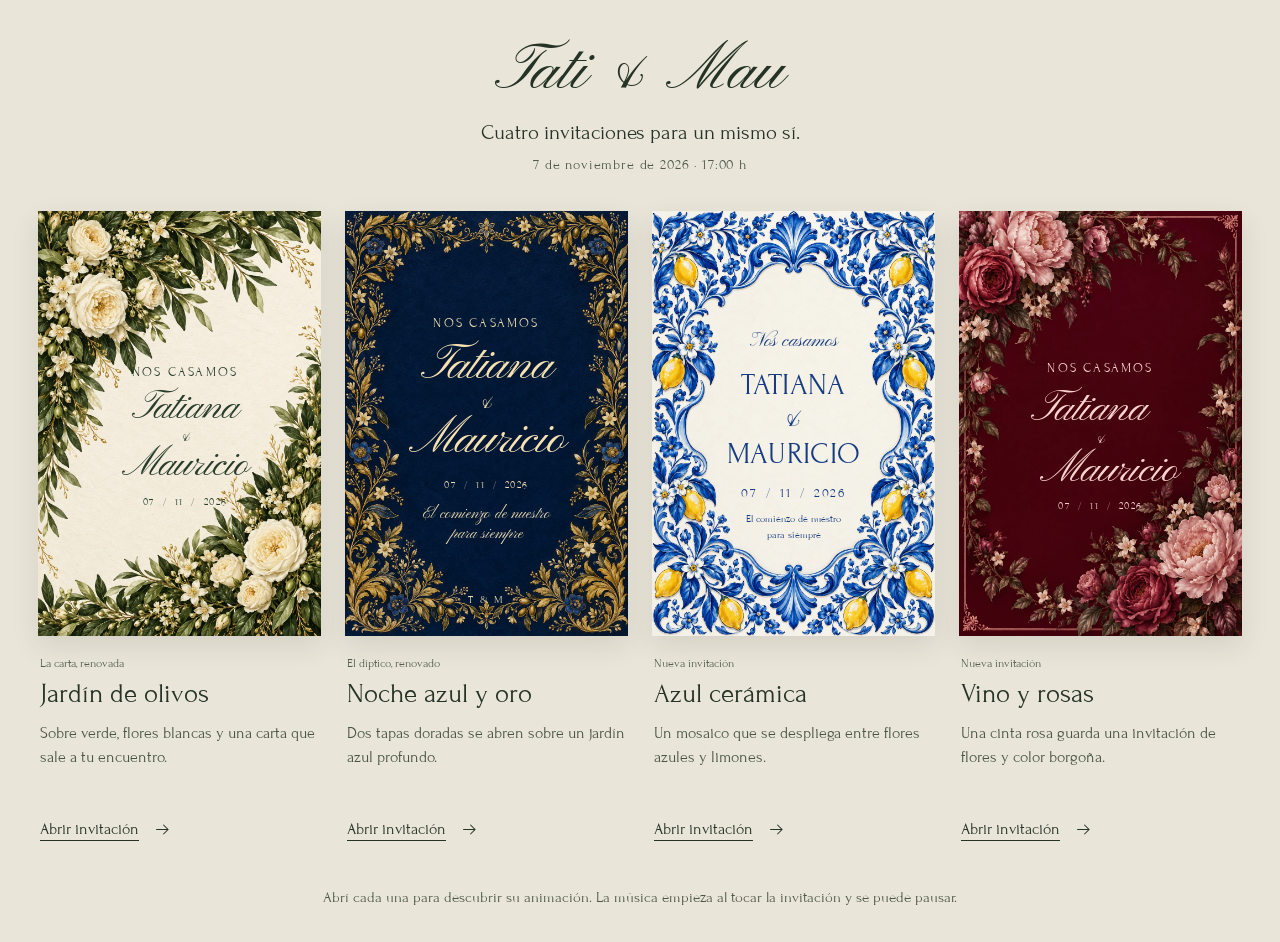
==== index.html @ d328bf7f "Publicar cuatro invitaciones interactivas para Tati y Mau" ====
<!doctype html><html lang="es"><head><meta charset="utf-8"><meta name="viewport" content="width=device-width,initial-scale=1"><title>Tati &amp; Mau · Cuatro invitaciones</title><link rel="icon" href="data:,"><link rel="stylesheet" href="shared.css?v=8"><link rel="stylesheet" href="invitation.css?v=8"><link rel="stylesheet" href="gallery.css?v=8"></head><body class="gallery"><main class="chooser"><header class="gallery-heading"><h1>Tati &amp; Mau</h1><p>Cuatro invitaciones para un mismo sí.</p><span>7 de noviembre de 2026 · 17:00 h</span></header><div class="choices"><article class="choice theme-garden"><a class="preview" href="botanica/?v=8" aria-label="Abrir Jardín de olivos"><header class="hero"><div class="hero-copy"><p class="announcement">Nos casamos</p><h2 class="couple"><span>Tatiana</span><i>&amp;</i><span>Mauricio</span></h2><p class="hero-date">07 <span>/</span> 11 <span>/</span> 2026</p><p class="hero-whisper">El comienzo de nuestro<br>para siempre</p></div><span class="hero-bottom" aria-hidden="true">T &amp; M</span></header></a><div class="choice-info"><p class="choice-status">La carta, renovada</p><h2>Jardín de olivos</h2><p>Sobre verde, flores blancas y una carta que sale a tu encuentro.</p><a class="choice-link" href="botanica/?v=8">Abrir invitación <svg viewBox="0 0 24 24" aria-hidden="true"><path d="M4 12h15m-6-6 6 6-6 6"/></svg></a></div></article><article class="choice theme-night"><a class="preview" href="nocturna/?v=8" aria-label="Abrir Noche azul y oro"><header class="hero"><div class="hero-copy"><p class="announcement">Nos casamos</p><h2 class="couple"><span>Tatiana</span><i>&amp;</i><span>Mauricio</span></h2><p class="hero-date">07 <span>/</span> 11 <span>/</span> 2026</p><p class="hero-whisper">El comienzo de nuestro<br>para siempre</p></div><span class="hero-bottom" aria-hidden="true">T &amp; M</span></header></a><div class="choice-info"><p class="choice-status">El díptico, renovado</p><h2>Noche azul y oro</h2><p>Dos tapas doradas se abren sobre un jardín azul profundo.</p><a class="choice-link" href="nocturna/?v=8">Abrir invitación <svg viewBox="0 0 24 24" aria-hidden="true"><path d="M4 12h15m-6-6 6 6-6 6"/></svg></a></div></article><article class="choice theme-blue"><a class="preview" href="azulejo/?v=8" aria-label="Abrir Azul cerámica"><header class="hero"><div class="hero-copy"><p class="announcement">Nos casamos</p><h2 class="couple"><span>Tatiana</span><i>&amp;</i><span>Mauricio</span></h2><p class="hero-date">07 <span>/</span> 11 <span>/</span> 2026</p><p class="hero-whisper">El comienzo de nuestro<br>para siempre</p></div><span class="hero-bottom" aria-hidden="true">T &amp; M</span></header></a><div class="choice-info"><p class="choice-status">Nueva invitación</p><h2>Azul cerámica</h2><p>Un mosaico que se despliega entre flores azules y limones.</p><a class="choice-link" href="azulejo/?v=8">Abrir invitación <svg viewBox="0 0 24 24" aria-hidden="true"><path d="M4 12h15m-6-6 6 6-6 6"/></svg></a></div></article><article class="choice theme-rose"><a class="preview" href="rosas/?v=8" aria-label="Abrir Vino y rosas"><header class="hero"><div class="hero-copy"><p class="announcement">Nos casamos</p><h2 class="couple"><span>Tatiana</span><i>&amp;</i><span>Mauricio</span></h2><p class="hero-date">07 <span>/</span> 11 <span>/</span> 2026</p><p class="hero-whisper">El comienzo de nuestro<br>para siempre</p></div><span class="hero-bottom" aria-hidden="true">T &amp; M</span></header></a><div class="choice-info"><p class="choice-status">Nueva invitación</p><h2>Vino y rosas</h2><p>Una cinta rosa guarda una invitación de flores y color borgoña.</p><a class="choice-link" href="rosas/?v=8">Abrir invitación <svg viewBox="0 0 24 24" aria-hidden="true"><path d="M4 12h15m-6-6 6 6-6 6"/></svg></a></div></article></div><p class="gallery-note">Abrí cada una para descubrir su animación. La música empieza al tocar la invitación y se puede pausar.</p></main></body></html>
---- shared.css ----
@font-face{font-family:Caslon;src:url(fonts/libre-caslon-text.woff2) format("woff2");font-display:swap}
@font-face{font-family:Forum;src:url(fonts/forum.woff2) format('woff2');font-display:swap}
@font-face{font-family:Pinyon;src:url(fonts/pinyon-script.woff2) format('woff2');font-display:swap}
@font-face{font-family:Jost;src:url(fonts/jost.woff2) format('woff2');font-weight:300 700;font-display:swap}
*{box-sizing:border-box}html{scroll-behavior:smooth;scroll-padding-top:90px}body{margin:0;font-family:Jost,sans-serif;font-weight:400;-webkit-font-smoothing:antialiased}button,input,select,textarea{font:inherit}button,a{-webkit-tap-highlight-color:transparent}a{color:inherit}button{cursor:pointer}img{max-width:100%;height:auto;display:block}button:focus-visible,a:focus-visible,input:focus-visible,textarea:focus-visible{outline:2px solid var(--gold);outline-offset:5px}button:disabled{cursor:wait}p{line-height:1.7}h1,h2,h3,p{margin-top:0}h1,h2,h3{font-family:Forum,Georgia,serif;font-weight:400}.script{font-family:Pinyon,cursive;font-weight:400}.small{font-size:13px}.muted{color:var(--muted)}.caps{font-size:11px;letter-spacing:.19em;text-transform:uppercase}.btn{display:inline-flex;align-items:center;justify-content:center;gap:12px;min-height:47px;padding:12px 24px;border:1px solid var(--ink);border-radius:2px;background:var(--ink);color:var(--paper);text-decoration:none;font-size:13px;letter-spacing:.025em;transition:background .2s,color .2s}.btn:hover{background:var(--gold);border-color:var(--gold);color:var(--paper)}.btn.outline{background:transparent;color:var(--ink)}.btn.outline:hover{background:var(--ink);color:var(--paper)}.btn svg{height:16px;width:16px;fill:none;stroke:currentColor;stroke-width:1.5}.text-btn{border:0;background:none;color:inherit;text-decoration:underline;text-underline-offset:5px;padding:12px 5px;min-height:44px;font-size:13px}.actions{display:flex;justify-content:center;gap:12px;flex-wrap:wrap}.rule{width:44px;height:1px;background:var(--gold);margin:30px auto}.countdown{display:flex;justify-content:center;gap:22px}.countdown>div{min-width:55px}.countdown strong{font-family:Forum,serif;font-weight:400;font-size:46px;line-height:1.15;display:block;font-variant-numeric:tabular-nums}.countdown span{display:block;font-size:10px;letter-spacing:.08em;margin-top:7px}.bank-data{display:grid;grid-template-columns:1fr 1.4fr;text-align:left;gap:12px 20px;font-size:14px;max-width:360px;margin:25px auto}.bank-data dt{color:var(--muted)}.bank-data dd{margin:0;overflow-wrap:anywhere}.bank-buttons{display:flex;justify-content:center;gap:12px;flex-wrap:wrap}.bank-buttons button{font-size:12px;min-height:44px;padding:9px 13px;background:transparent;border:1px solid var(--gold);color:inherit}.audio-toggle{position:fixed;bottom:calc(20px + env(safe-area-inset-bottom));right:20px;z-index:30;width:47px;height:47px;border:1px solid var(--gold);border-radius:50%;background:var(--ink);color:var(--paper);display:grid;place-content:center;box-shadow:0 3px 15px #0002}.audio-toggle svg{height:19px;width:19px;fill:none;stroke:currentColor;stroke-width:1.5}.audio-toggle .pause{display:none}.audio-toggle[aria-pressed=true] .pause{display:block}.audio-toggle[aria-pressed=true] .play{display:none}.toast{position:fixed;bottom:85px;left:50%;transform:translateX(-50%);z-index:100;padding:13px 24px;background:var(--ink);color:var(--paper);border:1px solid var(--gold);box-shadow:0 4px 20px #0002;text-align:center;max-width:90vw;font-size:14px;pointer-events:none}.toast:empty{display:none}dialog{border:1px solid var(--gold);padding:40px 30px;background:var(--paper);color:var(--ink);width:min(92vw,500px);max-height:88dvh;overflow:auto;box-shadow:0 10px 70px #0005}dialog::backdrop{background:#081a16b8;backdrop-filter:blur(5px)}dialog h2{font-size:34px;margin-bottom:16px}dialog p{font-size:15px}dialog .close{position:absolute;right:12px;top:7px;min-width:40px;min-height:40px;border:0;background:none;font-size:25px;color:inherit}dialog label{font-size:13px;display:block;margin:20px 0 8px}dialog input,dialog textarea{border:1px solid #879182;background:transparent;color:inherit;width:100%;border-radius:0;padding:12px}dialog textarea{min-height:112px;font-size:14px;line-height:1.6;resize:vertical}dialog .btn{width:100%;margin-top:15px}dialog .field-note{font-size:12px;margin:10px 0 0;color:var(--muted)}dialog .dress-row{padding:17px 0;border-top:1px solid #87918255}dialog .dress-row h3{font-size:24px;margin-bottom:8px}dialog .dress-row p{margin:0}.original-dialog{width:min(92vw,650px);padding:42px 12px 12px}.original-dialog img{width:100%;height:auto}.skip{position:fixed;left:15px;top:-60px;z-index:110;background:var(--paper);color:var(--ink);padding:12px}.skip:focus{top:15px}[hidden]{display:none!important}footer{text-align:center;padding:40px 25px 85px;font-size:12px}footer .script{font-size:37px;margin-bottom:8px}.personalized{font-size:14px;margin-bottom:24px}.expired{font-family:Forum,serif;font-size:30px}
@media(max-width:480px){.countdown{gap:15px}.countdown strong{font-size:40px}.countdown>div{min-width:48px}.audio-toggle{right:14px;bottom:14px}dialog{padding:40px 23px}.bank-data{gap:12px 14px;font-size:13px}.btn{padding:12px 20px}}
@media(prefers-reduced-motion:reduce){html{scroll-behavior:auto}}
---- invitation.css ----
@font-face{font-family:Bodoni;src:url(fonts/bodoni-moda.woff2) format('woff2');font-display:swap}
:root{--ease:cubic-bezier(.23,1,.32,1);--turn:cubic-bezier(.77,0,.175,1)}
.theme-garden{--ground:#203a2c;--paper:#f6f0df;--ink:#283c2b;--gold:#967440;--muted:#536044;--accent:#315137;--art:url(assets/jardin.webp);--on:#f5edd7;--line:#8c8f6c66}
.theme-night{--ground:#06152d;--paper:#0b2548;--ink:#f1ddb1;--gold:#d9b368;--muted:#d5c49e;--accent:#efd29d;--art:url(assets/noche.webp);--on:#102747;--line:#d9b36866}
.theme-blue{--ground:#143e84;--paper:#fff9ec;--ink:#153b80;--gold:#b48316;--muted:#4d6280;--accent:#1c4da3;--art:url(assets/azulejo.webp);--on:#fff9ec;--line:#204b8d44}
.theme-rose{--ground:#300815;--paper:#500d23;--ink:#f8d4cc;--gold:#e0a3a1;--muted:#edbeb9;--accent:#f4bcb9;--art:url(assets/rosas.webp);--on:#510c25;--line:#e0a3a166}
body{background:var(--ground);color:var(--ink)}body:not(.is-open){overflow:hidden}::selection{color:var(--paper);background:var(--ink)}*{scrollbar-color:var(--gold) var(--ground)}button:focus-visible,a:focus-visible,summary:focus-visible,input:focus-visible,select:focus-visible{outline:2px solid var(--gold);outline-offset:6px}button{touch-action:manipulation}.sr-only{position:absolute;width:1px;height:1px;overflow:hidden;clip-path:inset(50%)}
.invitation{width:min(100%,640px);margin:0 auto;visibility:hidden;opacity:0;background:var(--paper);box-shadow:0 12px 80px #0004;outline:none;container-type:inline-size}.is-opening .invitation,.is-open .invitation{visibility:visible;opacity:1}.hero{position:relative;aspect-ratio:2/3;background:var(--art) center/100% 100% no-repeat;container-type:inline-size;text-align:center;overflow:hidden;color:var(--ink)}.hero-copy{position:absolute;inset:25% 15% 14%;display:flex;flex-direction:column;align-items:center;justify-content:center}.announcement{font:clamp(13px,3.3cqw,21px) Forum,serif;letter-spacing:.17em;text-transform:uppercase;margin:0 0 5cqw}.couple{font:400 clamp(48px,18cqw,115px)/.85 Pinyon,cursive;margin:0;display:flex;align-items:center;flex-direction:column;letter-spacing:-.025em}.couple span{display:block;white-space:nowrap}.couple i{font:400 8cqw/1.1 Pinyon,cursive;margin:1cqw 0}.hero-date{font:400 3.6cqw Forum,serif;letter-spacing:.14em;margin:6cqw 0 0;white-space:nowrap}.hero-date span{margin:0 1.2cqw;opacity:.6}.hero-whisper{font:400 5.2cqw/1.2 Pinyon,cursive;margin:5cqw 0 0}.hero-bottom{position:absolute;bottom:7%;left:0;right:0;font:4cqw Forum,serif;letter-spacing:.16em}.theme-garden .hero-copy{inset:32% 17% 16%}.theme-garden .announcement{margin-bottom:4cqw}.theme-garden .hero-whisper{margin-top:4cqw}.theme-garden .hero-bottom{display:none}.theme-night .hero-copy{inset:21% 18% 18%}.theme-night .couple{font-size:18.5cqw;color:#f7e1b1}.theme-night .hero-whisper{font-size:5.7cqw}.theme-blue .hero-copy{inset:27% 18% 21%}.theme-blue .couple{font:400 10.5cqw/.95 Forum,serif;text-transform:uppercase;letter-spacing:.01em}.theme-blue .couple i{font-size:11cqw;text-transform:none;margin:1.2cqw 0}.theme-blue .announcement{font-family:Pinyon,cursive;font-size:7cqw;text-transform:none;letter-spacing:0;margin-bottom:6cqw}.theme-blue .hero-date{font-size:4.6cqw;margin-top:6cqw}.theme-blue .hero-whisper{font:3.4cqw/1.6 Forum,serif;margin-top:4cqw}.theme-blue .hero-bottom{display:none}.theme-rose .hero-copy{inset:30% 15% 16%}.theme-rose .couple{font-size:18cqw}.theme-rose .couple>span:first-child{transform:translateX(-4cqw)}.theme-rose .couple>span:last-child{transform:translateX(3cqw)}.theme-rose .hero-whisper{font-size:5.4cqw}.theme-rose .hero-bottom{display:none}
.invitation-body{padding:20px 0 0;position:relative;background:var(--paper);background-image:url(assets/papel.webp);background-blend-mode:multiply;text-align:center}.invitation-body>section{padding:66px 50px;position:relative}.invitation-body h2{font:400 43px/1.1 Pinyon,cursive;margin:0 0 22px}.invitation-body p{font:17px/1.8 Forum,serif;margin:0 0 28px}.invitation-body>section:not(:first-of-type)::before{content:"";position:absolute;top:0;left:calc(50% - 40px);width:80px;border-top:1px solid var(--line)}.personalized{padding:30px 30px 0;font:26px Pinyon,cursive!important}.btn{font:14px Forum,serif;letter-spacing:.1em;text-transform:uppercase;border:1px solid var(--accent);background:var(--accent);color:var(--on);border-radius:0;min-height:48px;padding:14px 25px;transition:background .2s var(--ease),color .2s var(--ease),transform .2s var(--ease)}.btn.outline{border-color:var(--ink);color:var(--ink);background:transparent}.text-btn{font:16px Forum,serif;letter-spacing:.02em;text-decoration-thickness:1px}.date-composition{display:flex;align-items:center;justify-content:center;gap:32px;margin:24px auto 0}.date-composition>div{display:grid;gap:7px;min-width:100px}.date-small{font:16px Forum,serif;letter-spacing:.12em;text-transform:uppercase}.date-composition strong{font:400 78px/.95 Bodoni,serif}.date-divider{width:1px;height:90px;background:var(--line)}.invitation-body .date-year{font:18px Forum,serif;letter-spacing:.32em;margin:22px 0 30px}.countdown{gap:22px}.countdown strong{font:400 46px/1 Forum,serif}.countdown span{font:13px Forum,serif;letter-spacing:.08em}.waiting{background:var(--accent);color:var(--on);margin:12px 28px;outline:1px solid var(--on);outline-offset:-11px}.waiting h2{font-size:35px}.waiting::before{display:none}.place-mark{margin:0 auto 20px;width:72px}.place-mark svg{fill:none;stroke:var(--ink);stroke-width:1.1;width:72px;height:64px}.address{font-size:22px!important}.address span{font-size:16px}.map-note,.rsvp-note{font:13px/1.6 Forum,serif!important;margin:20px 0 0!important;color:var(--muted)}.wardrobe-teaser{position:relative;display:block;width:160px;height:195px;margin:28px auto 6px;border:1px solid var(--gold);background:var(--paper);color:var(--ink);perspective:800px}.closet-door{position:absolute;top:0;bottom:0;width:50%;border:1px solid var(--line);background:var(--paper);transition:transform .5s var(--ease)}.closet-door.left{left:0;transform-origin:0 50%}.closet-door.right{right:0;transform-origin:100% 50%}.closet-door>span{position:absolute;inset:10px;border:1px solid var(--line);border-radius:50% 50% 0 0}.closet-door::after{content:"";position:absolute;top:55%;width:4px;height:15px;background:var(--gold)}.closet-door.left::after{right:8px}.closet-door.right::after{left:8px}.closet-caption{position:absolute;top:32%;left:0;right:0;pointer-events:none;font:30px Pinyon,cursive}.gift-fold{border-top:1px solid var(--line);border-bottom:1px solid var(--line);text-align:center}.gift-fold summary{list-style:none;min-height:55px;display:flex;align-items:center;justify-content:center;gap:16px;cursor:pointer;font:17px Forum,serif;padding:10px 0}.gift-fold summary::-webkit-details-marker{display:none}.gift-fold summary svg{width:17px;height:17px;stroke:currentColor;fill:none;stroke-width:1.4;transition:transform .2s}.gift-fold[open] summary svg{transform:rotate(180deg)}.gift-inside{padding:18px 0 30px}.gift-inside p{font-size:16px}.bank-data{font:15px/1.5 Forum,serif;grid-template-columns:1fr 1.4fr}.bank-buttons button{border-color:var(--line);font:14px Forum,serif}.response{border:1px solid var(--line);margin:25px 28px;padding:55px 22px!important;outline:1px solid var(--line);outline-offset:7px}.response::before{display:none}.response h2{font-size:50px}.signature{padding:70px 28px 65px;background:var(--paper);position:relative}.signature .script{font:42px/1.2 Pinyon,cursive;margin-bottom:24px}.signature .footer-date{font:14px Forum,serif;letter-spacing:.12em;margin-bottom:30px}.footer-links{display:flex;justify-content:center;gap:22px;flex-wrap:wrap}.footer-links .text-btn{font-size:13px}.other-worlds{display:inline-block;margin-top:26px;font:13px Forum,serif;text-underline-offset:4px;color:var(--muted)}.theme-night .invitation-body,.theme-rose .invitation-body{background-image:none}.theme-night .waiting{background:#091d38}.theme-night .waiting,.theme-night .response{color:var(--ink)}.theme-night .invitation-body>section{padding-top:60px;padding-bottom:60px}.theme-rose .waiting{margin:0;background:#edbbb8;color:#510d24;outline-color:#7b394c}.theme-rose .response{background:#eebebd;color:#500d23;border-color:#9f6874;outline-color:#e5a5a3}.theme-rose .response .btn{background:#500d23;color:#f8d4cc;border-color:#500d23}.theme-rose .response .rsvp-note{color:#663448}.theme-blue .waiting{background:#153c86;outline-color:#f3d884;color:#fff9ec}.theme-blue .invitation-body{border-left:12px solid #1b4b9e;border-right:12px solid #1b4b9e}.theme-blue .response{border-radius:50% 50% 0 0;padding-top:70px!important}.theme-blue .signature{border-bottom:12px solid #1b4b9e}.theme-blue .place-mark{display:none}
.intro{position:fixed;inset:0;z-index:50;display:flex;flex-direction:column;align-items:center;justify-content:center;background:var(--ground);color:var(--ink);overflow:hidden;isolation:isolate;padding:30px 20px}.intro::before{content:"";position:absolute;inset:0;z-index:-1;background:var(--art) center/cover;opacity:.08}.intro-dedication{font:33px Pinyon,cursive;margin:0 0 30px;color:var(--on)}.theme-night .intro-dedication,.theme-rose .intro-dedication{color:var(--ink)}.theme-blue .intro-dedication{color:#fff6dd}.object-space{display:grid;place-items:center;perspective:1400px;width:100%;flex:none}.intro button[data-open]{display:block;position:relative;flex:none;padding:0;color:inherit;cursor:pointer;transform-style:preserve-3d;isolation:isolate;background:none;border:0;outline-offset:12px}.opening-instruction{font:14px Forum,serif;letter-spacing:.1em;margin:32px 0 0;color:var(--on);text-align:center}.theme-night .opening-instruction,.theme-rose .opening-instruction{color:var(--ink)}.intro-date{font:22px Pinyon,cursive;text-align:center;color:var(--on);margin:18px 0 0}.intro-date span{font:13px Forum,serif;letter-spacing:.06em}.theme-night .intro-date,.theme-rose .intro-date{color:var(--ink)}.skip-opening{position:absolute;right:18px;top:14px;font:14px Forum,serif;color:var(--ink);background:var(--paper);border:1px solid var(--gold);padding:11px 16px;z-index:10}.is-opening .intro{animation:scene-exit 5.6s linear both}.is-opening .intro-dedication,.is-opening .opening-instruction,.is-opening .intro-date{animation:fade-instruction 5.6s linear both}.intro [data-open]:disabled{cursor:default}.is-opening .intro [data-open]{pointer-events:none}
@keyframes scene-exit{0%,87%{opacity:1}100%{opacity:0;visibility:hidden}}@keyframes fade-instruction{0%{opacity:1}12%,100%{opacity:0}}
.envelope-stage{width:min(82vw,450px);aspect-ratio:1.52;perspective:1200px;margin:100px 0 34px}.envelope-back{position:absolute;inset:0;background:#193523;box-shadow:0 24px 34px #0006}.letter-well{position:absolute;left:0;right:0;top:-150%;height:250%;overflow:hidden;z-index:2;pointer-events:none}.envelope-letter{position:absolute;left:7%;width:86%;top:60%;height:56%;background:url(assets/jardin.webp) center/cover;transform:translateY(6%);box-shadow:0 5px 10px #0002}.mini-names{position:absolute;top:38%;left:15%;right:15%;font:clamp(30px,6vw,44px)/1 Pinyon,cursive;color:#2b3f2d}.envelope-lining{position:absolute;inset:0;background:url(assets/jardin.webp) center/cover;z-index:1}.envelope-front{position:absolute;inset:0;z-index:3;background:linear-gradient(34deg,#314d38 49.8%,transparent 50%) left/50.1% 100% no-repeat,linear-gradient(-34deg,#2b4533 49.8%,transparent 50%) right/50.1% 100% no-repeat;filter:drop-shadow(0 -1px 1px #0003)}.envelope-front::after{content:"";position:absolute;inset:0;background:#35523b;clip-path:polygon(0 100%,0 20%,50% 67%,100% 20%,100% 100%)}.envelope-flap{position:absolute;inset:0 0 40%;z-index:5;transform-origin:50% 0;transform-style:preserve-3d}.flap-face,.flap-reverse{position:absolute;inset:0;clip-path:polygon(0 0,100% 0,50% 100%);backface-visibility:hidden}.flap-face{background:#3c5a40}.flap-face::after{content:"";position:absolute;inset:0;background:linear-gradient(32deg,transparent 49.5%,#a3ad7844 50%,transparent 50.5%),linear-gradient(-32deg,transparent 49.5%,#a3ad7844 50%,transparent 50.5%)}.flap-reverse{background:url(assets/jardin.webp) center/cover;transform:rotateX(180deg)}.seal{position:absolute;left:50%;top:57%;transform:translate(-50%,-50%);z-index:6;width:76px;height:76px;border-radius:50%;background:#ae8c50;border:1px solid #d6b97f;box-shadow:0 4px 8px #10221677,inset 0 0 0 5px #ae8c50,inset 0 0 0 6px #d6b97f;display:grid;place-items:center;color:#263a28}.seal>span{font:31px Pinyon,cursive}.seal>span>span{font-size:19px;margin:0 1px}.is-opening .seal{animation:seal-release 5.6s var(--ease) both}.is-opening .envelope-flap{animation:flap-unfold 5.6s var(--turn) both}.is-opening .envelope-letter{animation:letter-extract 5.6s var(--turn) both}.is-opening .envelope-stage{animation:envelope-settle 5.6s var(--turn) both}
@keyframes seal-release{0%,6%{opacity:1;transform:translate(-50%,-50%) scale(1)}17%{opacity:1;transform:translate(-50%,-50%) scale(1.12)}24%,100%{opacity:0;transform:translate(-50%,-25%) scale(1.12)}}@keyframes flap-unfold{0%,15%{transform:rotateX(0);z-index:5}39%{transform:rotateX(-180deg);z-index:5}40%,100%{transform:rotateX(-180deg);z-index:1}}@keyframes letter-extract{0%,36%{transform:translateY(6%)}70%,83%{transform:translateY(-78%)}100%{transform:translateY(-78%) scale(1.08)}}@keyframes envelope-settle{0%,39%{transform:translateY(0)}72%,100%{transform:translateY(55px)}}
.gate-stage{width:min(72vw,340px,43vh);aspect-ratio:2/3;perspective:1300px;box-shadow:0 18px 36px #0007}.gate-inside{position:absolute;inset:0;background:var(--art) center/100% 100%;display:grid;place-content:center}.gate-inside>.script{font:clamp(40px,12vw,72px)/1 Pinyon,cursive;color:var(--ink)}.gate{position:absolute;top:0;bottom:0;width:50%;transform-style:preserve-3d}.gate.left{left:0;transform-origin:left center}.gate.right{right:0;transform-origin:right center}.gate-print{position:absolute;inset:0;overflow:hidden;backface-visibility:hidden;background-image:var(--art);background-size:200% 100%;background-position:left center}.gate.right .gate-print{background-position:right center}.gate-print::after{content:"";position:absolute;inset:4% 8%;border:1px solid #d9b36877;border-right:0}.gate.right .gate-print::after{border-left:0;border-right:1px solid #d9b36877}.gate-monogram{position:absolute;top:28%;left:0;width:200%;font:clamp(53px,16vw,88px) Pinyon,cursive;text-align:center;color:#ead39a}.gate-monogram i{font:40px Pinyon,cursive}.gate.right .gate-monogram{left:-100%}.gate-date{position:absolute;top:62%;left:0;width:200%;text-align:center;font:15px/1.6 Forum,serif;letter-spacing:.09em}.gate.right .gate-date{left:-100%}.gate-back{position:absolute;inset:0;background:#0f2b50;border:1px solid #b69b5c;backface-visibility:hidden;transform:rotateY(180deg)}.gate-clasp{position:absolute;z-index:5;top:49%;left:calc(50% - 42px);width:84px;height:34px;border:1px solid #d7b575;background:#d8b677;color:#0b2344;font:23px Pinyon,cursive;display:grid;place-content:center}.is-opening .gate-stage{animation:gate-stage-open 5.6s var(--turn) both}.is-opening .gate.left{animation:gate-open-left 5.6s var(--turn) both}.is-opening .gate.right{animation:gate-open-right 5.6s var(--turn) both}.is-opening .gate-clasp{animation:clasp-away 5.6s var(--ease) both}
@keyframes clasp-away{0%,7%{opacity:1;transform:translateY(0)}21%,100%{opacity:0;transform:translateY(30px)}}@keyframes gate-stage-open{0%,18%{transform:scale(1)}65%,85%{transform:scale(.64)}100%{transform:scale(.76)}}@keyframes gate-open-left{0%,19%{transform:rotateY(0)}67%,100%{transform:rotateY(-155deg)}}@keyframes gate-open-right{0%,23%{transform:rotateY(0)}71%,100%{transform:rotateY(155deg)}}
.tile-stage{width:min(72vw,350px,43vh);aspect-ratio:2/3;perspective:1100px;box-shadow:0 20px 40px #00163b99}.tile-bed{position:absolute;inset:0;background:#fff7e6}.tile{position:absolute;width:33.4%;height:25.1%;left:calc(var(--col)*33.333%);top:calc(var(--row)*25%);background:var(--art);background-size:300% 400%;background-position:calc(var(--col)*50%) calc(var(--row)*33.333%);transform-origin:0 50%;backface-visibility:hidden;border:.3px solid #e3e0d388}.tile-title{position:absolute;inset:35% 17%;display:flex;flex-direction:column;justify-content:center;gap:20px;pointer-events:none}.tile-title .script{font:clamp(33px,10vw,52px)/1.2 Pinyon,cursive}.tile-title>span:last-child{font:15px Forum,serif;letter-spacing:.12em}.is-opening .tile{animation:ceramic-turn 4.65s var(--turn) var(--delay) both}.is-opening .tile-title{animation:tile-title-fade 5.6s var(--ease) both}.is-opening .tile-bed{animation:tile-bed-fade 5.6s var(--ease) both}
@keyframes ceramic-turn{0%,15%{transform:rotateY(0);opacity:1}62%,100%{transform:rotateY(-120deg) translateZ(80px);opacity:0}}@keyframes tile-title-fade{0%,10%{opacity:1}23%,100%{opacity:0}}@keyframes tile-bed-fade{0%,15%{opacity:1}24%,100%{opacity:0}}
.rose-stage{width:min(72vw,350px,43vh);aspect-ratio:2/3;perspective:1000px;box-shadow:0 20px 40px #13000777}.rose-card{position:absolute;inset:0;background:var(--art) center/100% 100%}.rose-cover-names{position:absolute;inset:30% 15% 20%;display:grid;place-content:center;font:clamp(40px,12vw,62px)/.9 Pinyon,cursive;text-align:center}.rose-cover-names i{font:28px/1 Pinyon,cursive}.ribbon-half{position:absolute;top:48%;height:10%;width:50%;background:#db9fa0;border-top:2px solid #f0c3bc;border-bottom:2px solid #9b596b;box-shadow:0 5px 8px #28081455}.ribbon-left{left:0}.ribbon-right{right:0}.ribbon-knot{position:absolute;left:calc(50% - 33px);top:calc(53% - 30px);width:66px;height:60px;display:grid;place-content:center;background:#e5b2ad;border:1px solid #f5d9ce;box-shadow:0 3px 6px #300a1a66;color:#6a2237;font:27px Pinyon,cursive}.is-opening .ribbon-left{animation:ribbon-left-open 5.6s var(--turn) both}.is-opening .ribbon-right{animation:ribbon-right-open 5.6s var(--turn) both}.is-opening .ribbon-knot{animation:knot-release 5.6s var(--ease) both}.is-opening .rose-card{animation:rose-approach 5.6s var(--turn) both}
@keyframes knot-release{0%,9%{transform:rotate(0);opacity:1}20%{transform:rotate(12deg);opacity:1}28%,100%{transform:translateY(40px) rotate(20deg);opacity:0}}@keyframes ribbon-left-open{0%,20%{transform:translateX(0);opacity:1}62%,100%{transform:translateX(-140%) rotate(-9deg);opacity:0}}@keyframes ribbon-right-open{0%,20%{transform:translateX(0);opacity:1}62%,100%{transform:translateX(140%) rotate(9deg);opacity:0}}@keyframes rose-approach{0%,40%{transform:scale(1)}80%,100%{transform:scale(1.13)}}
.audio-toggle{background:var(--accent);color:var(--on);border:1px solid var(--gold);width:48px;height:48px;right:18px;bottom:18px}.intro~.audio-toggle{visibility:hidden}.is-open .audio-toggle,.is-opening .audio-toggle{visibility:visible}.toast{background:var(--paper);color:var(--ink);border-color:var(--gold)}dialog{background:var(--paper);color:var(--ink);padding:45px 30px 30px;border:1px solid var(--gold);width:min(94vw,530px);max-height:90dvh}dialog h2{font:40px Pinyon,cursive}dialog p,dialog label,dialog input,dialog select,dialog textarea{font-family:Forum,serif}dialog p{font-size:17px}dialog label{font-size:15px}dialog input,dialog select,dialog textarea{font-size:16px;border-color:var(--line)!important}dialog .field-note{color:var(--muted);font-size:14px}dialog .close svg{width:22px;height:22px;fill:none;stroke:currentColor;stroke-width:1.3}dialog::backdrop{background:#050b13cc;backdrop-filter:blur(3px)}dialog select option{background:var(--paper);color:var(--ink)}.wardrobe{position:relative;aspect-ratio:3/2;overflow:hidden;perspective:1200px;border:1px solid var(--gold);background:#f7f1e4}.wardrobe img{width:100%;height:100%;object-fit:contain}.wardrobe-opening{position:absolute;inset:0;background:none;border:0;color:var(--ink);width:100%;height:100%;padding:0;perspective:1000px}.wardrobe-opening .closet-door{transition:transform 1.1s var(--turn)}.wardrobe-opening .closet-door>span{inset:12px}.wardrobe-opening .closet-caption{font:30px Pinyon,cursive;top:40%;transition:opacity .2s}.wardrobe.opened .closet-door.left{transform:rotateY(-110deg)}.wardrobe.opened .closet-door.right{transform:rotateY(110deg)}.wardrobe.opened .closet-caption{opacity:0}.wardrobe.opened .wardrobe-opening{visibility:hidden;transition:visibility 0s 1.1s}.look-picker{display:flex;gap:8px;justify-content:center;flex-wrap:wrap;margin:20px 0 10px}.look-picker button{border:1px solid var(--line);background:transparent;color:var(--ink);min-height:44px;padding:8px 13px;font:14px Forum,serif}.look-picker button[aria-pressed=true]{background:var(--accent);color:var(--on);border-color:var(--accent)}.look-description{min-height:55px;font:16px/1.5 Forum,serif;margin-bottom:5px}.dress-note{font-size:13px!important;color:var(--muted);margin-bottom:0}.original-dialog{background:#f6f2e8}
@media(hover:hover) and (pointer:fine){.btn:hover{background:var(--ink);color:var(--paper);border-color:var(--ink);transform:translateY(-2px)}.wardrobe-teaser:hover .closet-door.left{transform:rotateY(-20deg)}.wardrobe-teaser:hover .closet-door.right{transform:rotateY(20deg)}.text-btn:hover{opacity:.7}}
@media(min-width:1000px){.theme-night .invitation{max-width:1120px;width:calc(100% - 80px);display:grid;grid-template-columns:1fr 1fr;align-items:start}.theme-night .hero{position:sticky;top:0}.theme-night .invitation-body{border-left:1px solid var(--line)}.theme-rose .invitation{max-width:700px}.theme-blue .invitation{max-width:680px}.theme-garden .invitation{margin-top:32px;margin-bottom:32px}.theme-rose .invitation{margin-top:30px;margin-bottom:30px}}
@media(max-width:480px){.invitation-body>section{padding:46px 28px}.invitation-body h2{font-size:37px}.invitation-body p{font-size:17px}.countdown{gap:13px}.countdown strong{font-size:39px}.countdown>div{min-width:48px}.waiting{padding:40px 18px!important;margin:8px 18px}.waiting h2{font-size:31px}.response{margin:20px 25px}.date-composition{gap:22px}.date-composition strong{font-size:69px}.date-composition>div{min-width:90px}.intro{padding:24px 14px}.intro-dedication{font-size:28px;margin-bottom:24px}.opening-instruction{margin-top:25px;font-size:13px}.intro-date{font-size:21px}.envelope-stage{margin-top:80px;margin-bottom:30px}.seal{width:67px;height:67px}.theme-night .invitation-body>section{padding-top:46px;padding-bottom:46px}.theme-blue .invitation-body{border-width:8px}.theme-blue .invitation-body>section{padding-left:24px;padding-right:24px}.signature{padding:55px 20px 85px}.signature .script{font-size:40px}dialog{padding:44px 22px 25px}dialog h2{font-size:35px}.bank-data{font-size:14px}.look-picker{gap:6px}.look-picker button{padding:8px 10px}.theme-garden .couple,.theme-rose .couple{font-size:18cqw}}
@media(max-height:650px){.intro-dedication{margin-bottom:15px;font-size:25px}.opening-instruction{margin-top:18px}.intro-date{margin-top:12px}.envelope-stage{width:min(65vw,310px);margin-top:60px;margin-bottom:10px}.gate-stage,.tile-stage,.rose-stage{width:min(60vw,35vh)}}
.theme-garden .hero-copy{inset:32% 20% 26%;transform:translateX(2cqw)}.theme-garden .hero .couple{font-size:14.5cqw}.theme-garden .hero .couple i,.theme-rose .hero .couple i{font-size:5.5cqw}.theme-garden .hero-whisper,.theme-rose .hero-whisper{display:none}.theme-garden .hero-date,.theme-rose .hero-date{margin-top:4cqw}.theme-rose .hero-copy{inset:32% 19% 26%}.theme-rose .hero .couple{font-size:15.8cqw}.invitation-body .opening-quote{font:33px/1.3 Pinyon,cursive;padding:42px 30px 5px;margin:0}
@media(prefers-reduced-motion:reduce){html{scroll-behavior:auto}.is-opening .intro{animation:gentle-reveal .25s linear both}.is-opening .intro *{animation:none!important;transition:none!important}.wardrobe-opening .closet-door{transition:none}.btn{transition:none}@keyframes gentle-reveal{from{opacity:1}to{opacity:0}}}
---- gallery.css ----
body.gallery{overflow:auto;background:#eae5d9;color:#253326;font-family:Forum,serif}.chooser{max-width:1460px;margin:auto;padding:36px 38px 32px}.gallery-heading{text-align:center;margin:0 0 38px}.gallery-heading h1{font:66px/1.1 Pinyon,cursive;margin:0 0 12px}.gallery-heading p{font:21px Forum,serif;margin:0 0 10px}.gallery-heading>span{font:14px Forum,serif;letter-spacing:.06em;color:#4e584b}.choices{display:grid;grid-template-columns:repeat(4,minmax(0,1fr));gap:24px}.choice{min-width:0}.preview{display:block;box-shadow:0 10px 26px #1c2b201c;text-decoration:none;transition:transform .3s cubic-bezier(.23,1,.32,1);outline-offset:7px}.choice .hero{width:100%;aspect-ratio:2/3;position:relative;top:auto}.choice .couple{font-size:18cqw}.choice.theme-blue .couple{font-size:10.5cqw}.choice-info{padding:21px 2px 0;color:#253326}.choice-status{font:12px Forum,serif;color:#535e4c;margin:0 0 8px}.choice-info h2{font:27px Forum,serif;margin:0 0 12px}.choice-info>p:not(.choice-status){font:16px/1.5 Forum,serif;margin:0 0 14px;min-height:72px;color:#495444}.choice-link{display:flex;gap:14px;align-items:center;font:16px Forum,serif;text-underline-offset:6px;min-height:44px}.choice-link svg{width:19px;height:19px;fill:none;stroke:currentColor;stroke-width:1.3}.gallery-note{text-align:center;max-width:650px;font:15px/1.6 Forum,serif;margin:35px auto 0;color:#4c5747}@media(hover:hover) and (pointer:fine){.preview:hover{transform:translateY(-6px)}}@media(max-width:1000px){.choices{grid-template-columns:repeat(2,minmax(0,1fr));gap:34px 24px}.chooser{max-width:850px}.choice-info>p:not(.choice-status){min-height:48px}}@media(max-width:520px){.chooser{padding:30px 20px}.gallery-heading h1{font-size:57px}.gallery-heading p{font-size:19px}.choices{grid-template-columns:1fr;gap:40px;max-width:370px;margin:auto}.choice-info{padding-top:18px}.choice-info>p:not(.choice-status){min-height:0}.choice-info h2{font-size:29px}.gallery-heading{margin-bottom:30px}.gallery-note{margin-top:35px}}
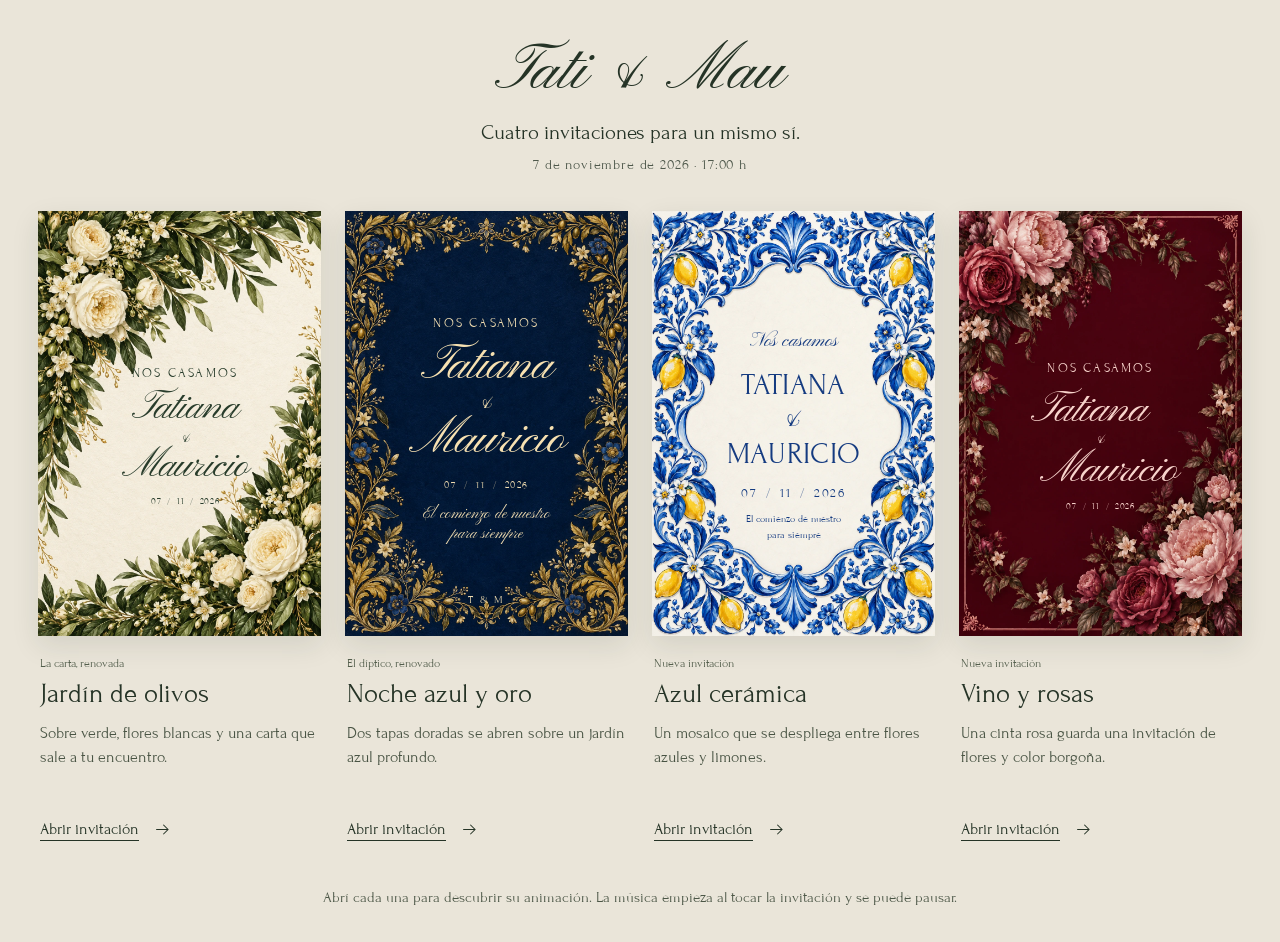
==== commit 31203bc1: "Publicar cuatro invitaciones interactivas para Tati y Mau" ====
--- a/index.html
+++ b/index.html
@@ -1 +1 @@
-<!doctype html><html lang="es"><head><meta charset="utf-8"><meta name="viewport" content="width=device-width,initial-scale=1"><title>Tati &amp; Mau · Cuatro invitaciones</title><link rel="icon" href="data:,"><link rel="stylesheet" href="shared.css?v=8"><link rel="stylesheet" href="invitation.css?v=8"><link rel="stylesheet" href="gallery.css?v=8"></head><body class="gallery"><main class="chooser"><header class="gallery-heading"><h1>Tati &amp; Mau</h1><p>Cuatro invitaciones para un mismo sí.</p><span>7 de noviembre de 2026 · 17:00 h</span></header><div class="choices"><article class="choice theme-garden"><a class="preview" href="botanica/?v=8" aria-label="Abrir Jardín de olivos"><header class="hero"><div class="hero-copy"><p class="announcement">Nos casamos</p><h2 class="couple"><span>Tatiana</span><i>&amp;</i><span>Mauricio</span></h2><p class="hero-date">07 <span>/</span> 11 <span>/</span> 2026</p><p class="hero-whisper">El comienzo de nuestro<br>para siempre</p></div><span class="hero-bottom" aria-hidden="true">T &amp; M</span></header></a><div class="choice-info"><p class="choice-status">La carta, renovada</p><h2>Jardín de olivos</h2><p>Sobre verde, flores blancas y una carta que sale a tu encuentro.</p><a class="choice-link" href="botanica/?v=8">Abrir invitación <svg viewBox="0 0 24 24" aria-hidden="true"><path d="M4 12h15m-6-6 6 6-6 6"/></svg></a></div></article><article class="choice theme-night"><a class="preview" href="nocturna/?v=8" aria-label="Abrir Noche azul y oro"><header class="hero"><div class="hero-copy"><p class="announcement">Nos casamos</p><h2 class="couple"><span>Tatiana</span><i>&amp;</i><span>Mauricio</span></h2><p class="hero-date">07 <span>/</span> 11 <span>/</span> 2026</p><p class="hero-whisper">El comienzo de nuestro<br>para siempre</p></div><span class="hero-bottom" aria-hidden="true">T &amp; M</span></header></a><div class="choice-info"><p class="choice-status">El díptico, renovado</p><h2>Noche azul y oro</h2><p>Dos tapas doradas se abren sobre un jardín azul profundo.</p><a class="choice-link" href="nocturna/?v=8">Abrir invitación <svg viewBox="0 0 24 24" aria-hidden="true"><path d="M4 12h15m-6-6 6 6-6 6"/></svg></a></div></article><article class="choice theme-blue"><a class="preview" href="azulejo/?v=8" aria-label="Abrir Azul cerámica"><header class="hero"><div class="hero-copy"><p class="announcement">Nos casamos</p><h2 class="couple"><span>Tatiana</span><i>&amp;</i><span>Mauricio</span></h2><p class="hero-date">07 <span>/</span> 11 <span>/</span> 2026</p><p class="hero-whisper">El comienzo de nuestro<br>para siempre</p></div><span class="hero-bottom" aria-hidden="true">T &amp; M</span></header></a><div class="choice-info"><p class="choice-status">Nueva invitación</p><h2>Azul cerámica</h2><p>Un mosaico que se despliega entre flores azules y limones.</p><a class="choice-link" href="azulejo/?v=8">Abrir invitación <svg viewBox="0 0 24 24" aria-hidden="true"><path d="M4 12h15m-6-6 6 6-6 6"/></svg></a></div></article><article class="choice theme-rose"><a class="preview" href="rosas/?v=8" aria-label="Abrir Vino y rosas"><header class="hero"><div class="hero-copy"><p class="announcement">Nos casamos</p><h2 class="couple"><span>Tatiana</span><i>&amp;</i><span>Mauricio</span></h2><p class="hero-date">07 <span>/</span> 11 <span>/</span> 2026</p><p class="hero-whisper">El comienzo de nuestro<br>para siempre</p></div><span class="hero-bottom" aria-hidden="true">T &amp; M</span></header></a><div class="choice-info"><p class="choice-status">Nueva invitación</p><h2>Vino y rosas</h2><p>Una cinta rosa guarda una invitación de flores y color borgoña.</p><a class="choice-link" href="rosas/?v=8">Abrir invitación <svg viewBox="0 0 24 24" aria-hidden="true"><path d="M4 12h15m-6-6 6 6-6 6"/></svg></a></div></article></div><p class="gallery-note">Abrí cada una para descubrir su animación. La música empieza al tocar la invitación y se puede pausar.</p></main></body></html>+<!doctype html><html lang="es"><head><meta charset="utf-8"><meta name="viewport" content="width=device-width,initial-scale=1"><title>Tati &amp; Mau · Cuatro invitaciones</title><link rel="icon" href="data:,"><link rel="stylesheet" href="shared.css?v=9"><link rel="stylesheet" href="invitation.css?v=9"><link rel="stylesheet" href="gallery.css?v=9"><link rel="canonical" href="https://dakuka.github.io/tati-y-mau/"><meta property="og:url" content="https://dakuka.github.io/tati-y-mau/"><meta property="og:type" content="website"><meta property="og:title" content="Tati y Mau · Nuestra boda"><meta property="og:description" content="7 de noviembre de 2026, 17:00. Abrí la invitación."><meta property="og:image" content="https://dakuka.github.io/tati-y-mau/assets/og.jpg"><meta property="og:image:width" content="1200"><meta property="og:image:height" content="630"><meta name="twitter:card" content="summary_large_image"></head><body class="gallery"><main class="chooser"><header class="gallery-heading"><h1>Tati &amp; Mau</h1><p>Cuatro invitaciones para un mismo sí.</p><span>7 de noviembre de 2026 · 17:00 h</span></header><div class="choices"><article class="choice theme-garden"><a class="preview" href="botanica/?v=9" aria-label="Abrir Jardín de olivos"><header class="hero"><div class="hero-copy"><p class="announcement">Nos casamos</p><h2 class="couple"><span>Tatiana</span><i>&amp;</i><span>Mauricio</span></h2><p class="hero-date">07 <span>/</span> 11 <span>/</span> 2026</p><p class="hero-whisper">El comienzo de nuestro<br>para siempre</p></div><span class="hero-bottom" aria-hidden="true">T &amp; M</span></header></a><div class="choice-info"><p class="choice-status">La carta, renovada</p><h2>Jardín de olivos</h2><p>Sobre verde, flores blancas y una carta que sale a tu encuentro.</p><a class="choice-link" href="botanica/?v=9">Abrir invitación <svg viewBox="0 0 24 24" aria-hidden="true"><path d="M4 12h15m-6-6 6 6-6 6"/></svg></a></div></article><article class="choice theme-night"><a class="preview" href="nocturna/?v=9" aria-label="Abrir Noche azul y oro"><header class="hero"><div class="hero-copy"><p class="announcement">Nos casamos</p><h2 class="couple"><span>Tatiana</span><i>&amp;</i><span>Mauricio</span></h2><p class="hero-date">07 <span>/</span> 11 <span>/</span> 2026</p><p class="hero-whisper">El comienzo de nuestro<br>para siempre</p></div><span class="hero-bottom" aria-hidden="true">T &amp; M</span></header></a><div class="choice-info"><p class="choice-status">El díptico, renovado</p><h2>Noche azul y oro</h2><p>Dos tapas doradas se abren sobre un jardín azul profundo.</p><a class="choice-link" href="nocturna/?v=9">Abrir invitación <svg viewBox="0 0 24 24" aria-hidden="true"><path d="M4 12h15m-6-6 6 6-6 6"/></svg></a></div></article><article class="choice theme-blue"><a class="preview" href="azulejo/?v=9" aria-label="Abrir Azul cerámica"><header class="hero"><div class="hero-copy"><p class="announcement">Nos casamos</p><h2 class="couple"><span>Tatiana</span><i>&amp;</i><span>Mauricio</span></h2><p class="hero-date">07 <span>/</span> 11 <span>/</span> 2026</p><p class="hero-whisper">El comienzo de nuestro<br>para siempre</p></div><span class="hero-bottom" aria-hidden="true">T &amp; M</span></header></a><div class="choice-info"><p class="choice-status">Nueva invitación</p><h2>Azul cerámica</h2><p>Un mosaico que se despliega entre flores azules y limones.</p><a class="choice-link" href="azulejo/?v=9">Abrir invitación <svg viewBox="0 0 24 24" aria-hidden="true"><path d="M4 12h15m-6-6 6 6-6 6"/></svg></a></div></article><article class="choice theme-rose"><a class="preview" href="rosas/?v=9" aria-label="Abrir Vino y rosas"><header class="hero"><div class="hero-copy"><p class="announcement">Nos casamos</p><h2 class="couple"><span>Tatiana</span><i>&amp;</i><span>Mauricio</span></h2><p class="hero-date">07 <span>/</span> 11 <span>/</span> 2026</p><p class="hero-whisper">El comienzo de nuestro<br>para siempre</p></div><span class="hero-bottom" aria-hidden="true">T &amp; M</span></header></a><div class="choice-info"><p class="choice-status">Nueva invitación</p><h2>Vino y rosas</h2><p>Una cinta rosa guarda una invitación de flores y color borgoña.</p><a class="choice-link" href="rosas/?v=9">Abrir invitación <svg viewBox="0 0 24 24" aria-hidden="true"><path d="M4 12h15m-6-6 6 6-6 6"/></svg></a></div></article></div><p class="gallery-note">Abrí cada una para descubrir su animación. La música empieza al tocar la invitación y se puede pausar.</p></main></body></html>
--- a/invitation.css
+++ b/invitation.css
@@ -22,5 +22,5 @@
 @media(min-width:1000px){.theme-night .invitation{max-width:1120px;width:calc(100% - 80px);display:grid;grid-template-columns:1fr 1fr;align-items:start}.theme-night .hero{position:sticky;top:0}.theme-night .invitation-body{border-left:1px solid var(--line)}.theme-rose .invitation{max-width:700px}.theme-blue .invitation{max-width:680px}.theme-garden .invitation{margin-top:32px;margin-bottom:32px}.theme-rose .invitation{margin-top:30px;margin-bottom:30px}}
 @media(max-width:480px){.invitation-body>section{padding:46px 28px}.invitation-body h2{font-size:37px}.invitation-body p{font-size:17px}.countdown{gap:13px}.countdown strong{font-size:39px}.countdown>div{min-width:48px}.waiting{padding:40px 18px!important;margin:8px 18px}.waiting h2{font-size:31px}.response{margin:20px 25px}.date-composition{gap:22px}.date-composition strong{font-size:69px}.date-composition>div{min-width:90px}.intro{padding:24px 14px}.intro-dedication{font-size:28px;margin-bottom:24px}.opening-instruction{margin-top:25px;font-size:13px}.intro-date{font-size:21px}.envelope-stage{margin-top:80px;margin-bottom:30px}.seal{width:67px;height:67px}.theme-night .invitation-body>section{padding-top:46px;padding-bottom:46px}.theme-blue .invitation-body{border-width:8px}.theme-blue .invitation-body>section{padding-left:24px;padding-right:24px}.signature{padding:55px 20px 85px}.signature .script{font-size:40px}dialog{padding:44px 22px 25px}dialog h2{font-size:35px}.bank-data{font-size:14px}.look-picker{gap:6px}.look-picker button{padding:8px 10px}.theme-garden .couple,.theme-rose .couple{font-size:18cqw}}
 @media(max-height:650px){.intro-dedication{margin-bottom:15px;font-size:25px}.opening-instruction{margin-top:18px}.intro-date{margin-top:12px}.envelope-stage{width:min(65vw,310px);margin-top:60px;margin-bottom:10px}.gate-stage,.tile-stage,.rose-stage{width:min(60vw,35vh)}}
-.theme-garden .hero-copy{inset:32% 20% 26%;transform:translateX(2cqw)}.theme-garden .hero .couple{font-size:14.5cqw}.theme-garden .hero .couple i,.theme-rose .hero .couple i{font-size:5.5cqw}.theme-garden .hero-whisper,.theme-rose .hero-whisper{display:none}.theme-garden .hero-date,.theme-rose .hero-date{margin-top:4cqw}.theme-rose .hero-copy{inset:32% 19% 26%}.theme-rose .hero .couple{font-size:15.8cqw}.invitation-body .opening-quote{font:33px/1.3 Pinyon,cursive;padding:42px 30px 5px;margin:0}
+.theme-garden .hero-copy{inset:32% 20% 26%;transform:translateX(2cqw)}.theme-garden .hero .couple{font-size:14.5cqw}.theme-garden .hero .couple i,.theme-rose .hero .couple i{font-size:5.5cqw}.theme-garden .hero-whisper,.theme-rose .hero-whisper{display:none}.theme-garden .hero-date,.theme-rose .hero-date{margin-top:4cqw;font-size:3.2cqw;letter-spacing:.07em}.theme-rose .hero-copy{inset:32% 19% 26%}.theme-rose .hero .couple{font-size:15.8cqw}.invitation-body .opening-quote{font:33px/1.3 Pinyon,cursive;padding:42px 30px 5px;margin:0}.tile-bed{display:grid;place-content:center;outline:1px solid #244b9b;outline-offset:-14px}.tile-bed .script{font:clamp(40px,12vw,62px)/1 Pinyon,cursive}.is-opening .tile-bed{animation:none}
 @media(prefers-reduced-motion:reduce){html{scroll-behavior:auto}.is-opening .intro{animation:gentle-reveal .25s linear both}.is-opening .intro *{animation:none!important;transition:none!important}.wardrobe-opening .closet-door{transition:none}.btn{transition:none}@keyframes gentle-reveal{from{opacity:1}to{opacity:0}}}
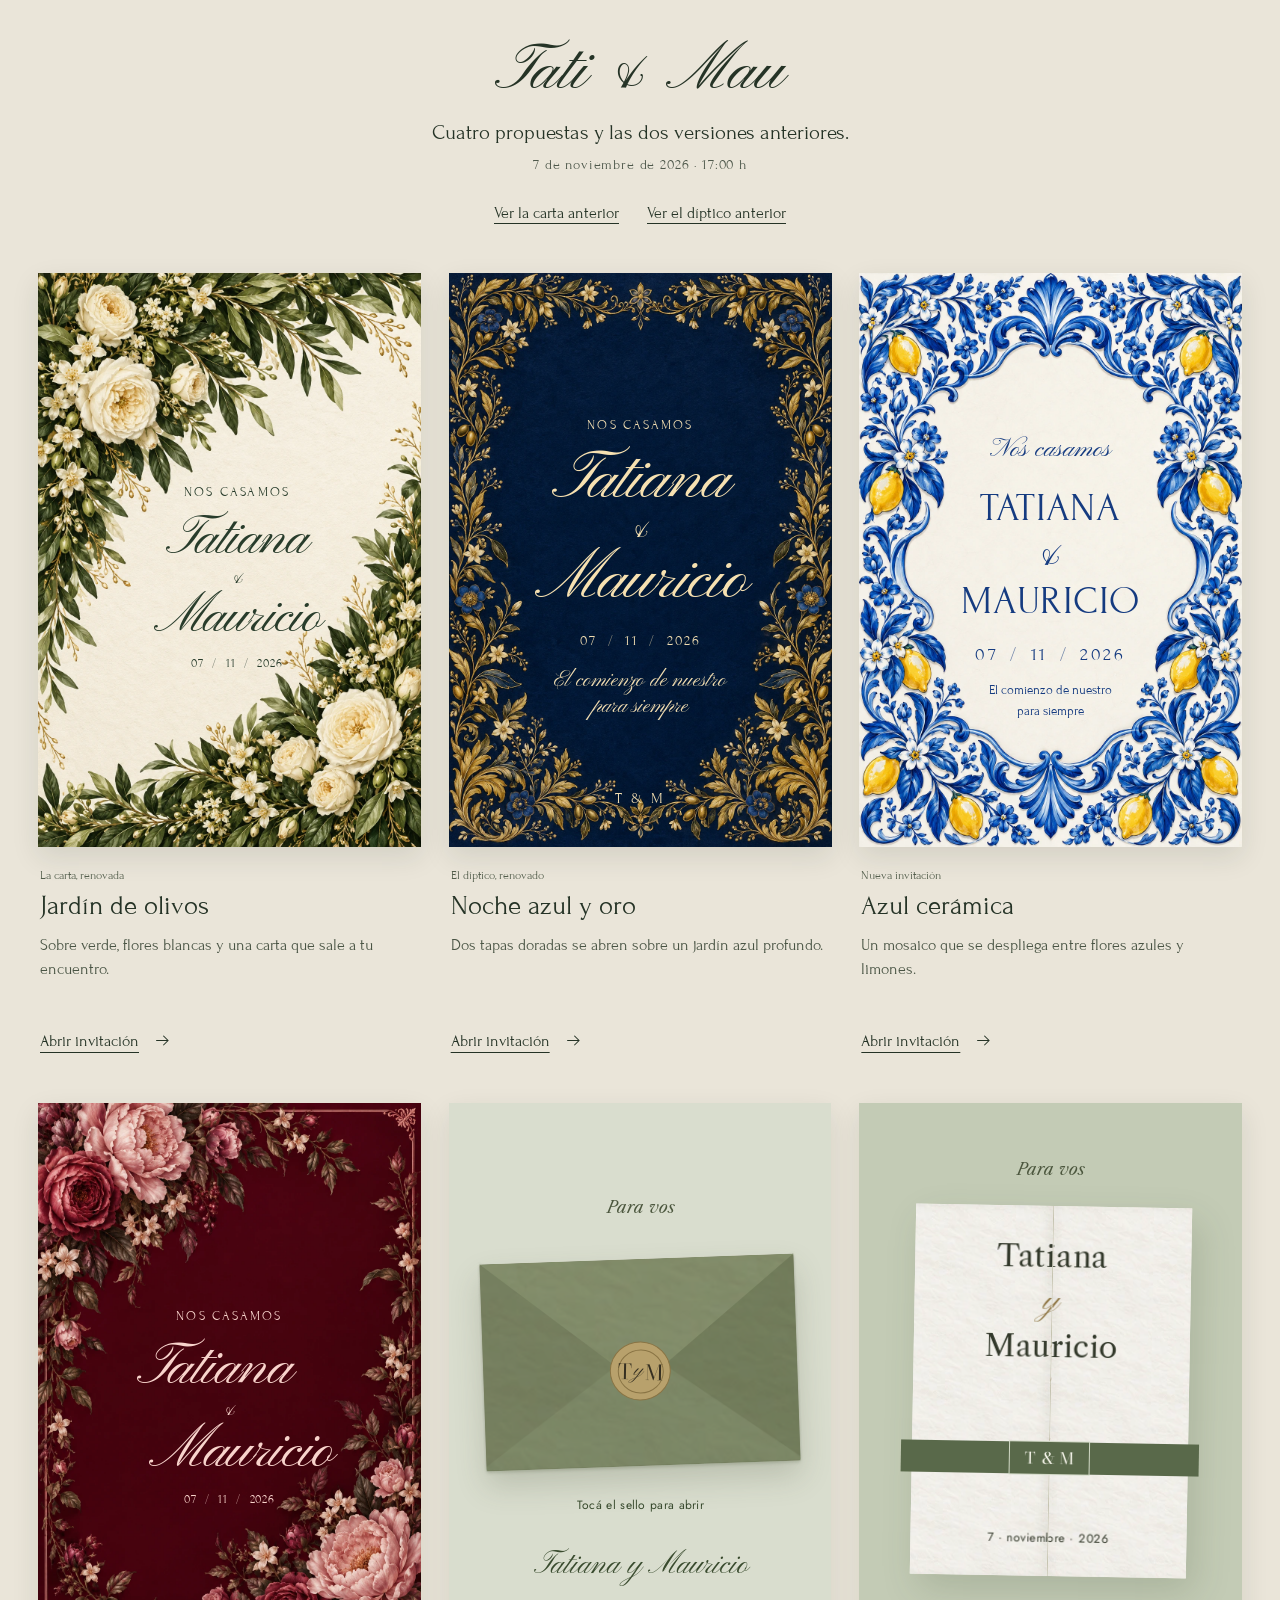
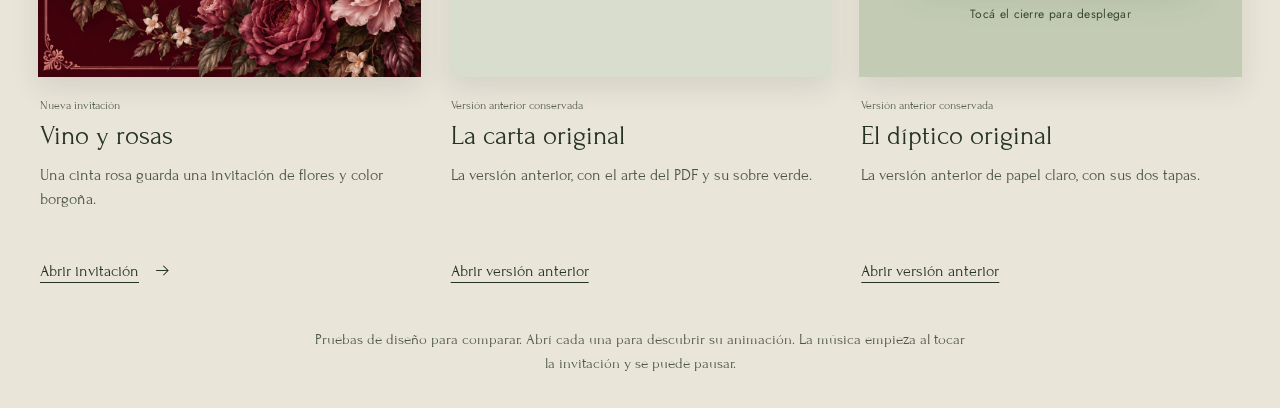
==== commit 6bddb2ae: "Publicar cuatro invitaciones interactivas para Tati y Mau" ====
--- a/index.html
+++ b/index.html
@@ -1 +1 @@
-<!doctype html><html lang="es"><head><meta charset="utf-8"><meta name="viewport" content="width=device-width,initial-scale=1"><title>Tati &amp; Mau · Cuatro invitaciones</title><link rel="icon" href="data:,"><link rel="stylesheet" href="shared.css?v=9"><link rel="stylesheet" href="invitation.css?v=9"><link rel="stylesheet" href="gallery.css?v=9"><link rel="canonical" href="https://dakuka.github.io/tati-y-mau/"><meta property="og:url" content="https://dakuka.github.io/tati-y-mau/"><meta property="og:type" content="website"><meta property="og:title" content="Tati y Mau · Nuestra boda"><meta property="og:description" content="7 de noviembre de 2026, 17:00. Abrí la invitación."><meta property="og:image" content="https://dakuka.github.io/tati-y-mau/assets/og.jpg"><meta property="og:image:width" content="1200"><meta property="og:image:height" content="630"><meta name="twitter:card" content="summary_large_image"></head><body class="gallery"><main class="chooser"><header class="gallery-heading"><h1>Tati &amp; Mau</h1><p>Cuatro invitaciones para un mismo sí.</p><span>7 de noviembre de 2026 · 17:00 h</span></header><div class="choices"><article class="choice theme-garden"><a class="preview" href="botanica/?v=9" aria-label="Abrir Jardín de olivos"><header class="hero"><div class="hero-copy"><p class="announcement">Nos casamos</p><h2 class="couple"><span>Tatiana</span><i>&amp;</i><span>Mauricio</span></h2><p class="hero-date">07 <span>/</span> 11 <span>/</span> 2026</p><p class="hero-whisper">El comienzo de nuestro<br>para siempre</p></div><span class="hero-bottom" aria-hidden="true">T &amp; M</span></header></a><div class="choice-info"><p class="choice-status">La carta, renovada</p><h2>Jardín de olivos</h2><p>Sobre verde, flores blancas y una carta que sale a tu encuentro.</p><a class="choice-link" href="botanica/?v=9">Abrir invitación <svg viewBox="0 0 24 24" aria-hidden="true"><path d="M4 12h15m-6-6 6 6-6 6"/></svg></a></div></article><article class="choice theme-night"><a class="preview" href="nocturna/?v=9" aria-label="Abrir Noche azul y oro"><header class="hero"><div class="hero-copy"><p class="announcement">Nos casamos</p><h2 class="couple"><span>Tatiana</span><i>&amp;</i><span>Mauricio</span></h2><p class="hero-date">07 <span>/</span> 11 <span>/</span> 2026</p><p class="hero-whisper">El comienzo de nuestro<br>para siempre</p></div><span class="hero-bottom" aria-hidden="true">T &amp; M</span></header></a><div class="choice-info"><p class="choice-status">El díptico, renovado</p><h2>Noche azul y oro</h2><p>Dos tapas doradas se abren sobre un jardín azul profundo.</p><a class="choice-link" href="nocturna/?v=9">Abrir invitación <svg viewBox="0 0 24 24" aria-hidden="true"><path d="M4 12h15m-6-6 6 6-6 6"/></svg></a></div></article><article class="choice theme-blue"><a class="preview" href="azulejo/?v=9" aria-label="Abrir Azul cerámica"><header class="hero"><div class="hero-copy"><p class="announcement">Nos casamos</p><h2 class="couple"><span>Tatiana</span><i>&amp;</i><span>Mauricio</span></h2><p class="hero-date">07 <span>/</span> 11 <span>/</span> 2026</p><p class="hero-whisper">El comienzo de nuestro<br>para siempre</p></div><span class="hero-bottom" aria-hidden="true">T &amp; M</span></header></a><div class="choice-info"><p class="choice-status">Nueva invitación</p><h2>Azul cerámica</h2><p>Un mosaico que se despliega entre flores azules y limones.</p><a class="choice-link" href="azulejo/?v=9">Abrir invitación <svg viewBox="0 0 24 24" aria-hidden="true"><path d="M4 12h15m-6-6 6 6-6 6"/></svg></a></div></article><article class="choice theme-rose"><a class="preview" href="rosas/?v=9" aria-label="Abrir Vino y rosas"><header class="hero"><div class="hero-copy"><p class="announcement">Nos casamos</p><h2 class="couple"><span>Tatiana</span><i>&amp;</i><span>Mauricio</span></h2><p class="hero-date">07 <span>/</span> 11 <span>/</span> 2026</p><p class="hero-whisper">El comienzo de nuestro<br>para siempre</p></div><span class="hero-bottom" aria-hidden="true">T &amp; M</span></header></a><div class="choice-info"><p class="choice-status">Nueva invitación</p><h2>Vino y rosas</h2><p>Una cinta rosa guarda una invitación de flores y color borgoña.</p><a class="choice-link" href="rosas/?v=9">Abrir invitación <svg viewBox="0 0 24 24" aria-hidden="true"><path d="M4 12h15m-6-6 6 6-6 6"/></svg></a></div></article></div><p class="gallery-note">Abrí cada una para descubrir su animación. La música empieza al tocar la invitación y se puede pausar.</p></main></body></html>+<!doctype html><html lang="es"><head><meta charset="utf-8"><meta name="viewport" content="width=device-width,initial-scale=1"><title>Tati &amp; Mau · Seis opciones para comparar</title><link rel="icon" href="data:,"><link rel="stylesheet" href="shared.css?v=10"><link rel="stylesheet" href="invitation.css?v=10"><link rel="stylesheet" href="gallery.css?v=10"><link rel="canonical" href="https://dakuka.github.io/tati-y-mau/"><meta property="og:url" content="https://dakuka.github.io/tati-y-mau/"><meta property="og:type" content="website"><meta property="og:title" content="Tati y Mau · Nuestra boda"><meta property="og:description" content="7 de noviembre de 2026, 17:00. Abrí la invitación."><meta property="og:image" content="https://dakuka.github.io/tati-y-mau/assets/og.jpg"><meta property="og:image:width" content="1200"><meta property="og:image:height" content="630"><meta name="twitter:card" content="summary_large_image"></head><body class="gallery"><main class="chooser"><header class="gallery-heading"><h1>Tati &amp; Mau</h1><p>Cuatro propuestas y las dos versiones anteriores.</p><span>7 de noviembre de 2026 · 17:00 h</span><nav class="version-links" aria-label="Versiones anteriores"><a href="anteriores/botanica/">Ver la carta anterior</a><a href="anteriores/nocturna/">Ver el díptico anterior</a></nav></header><div class="choices"><article class="choice theme-garden"><a class="preview" href="botanica/?v=10" aria-label="Abrir Jardín de olivos"><header class="hero"><div class="hero-copy"><p class="announcement">Nos casamos</p><h2 class="couple"><span>Tatiana</span><i>&amp;</i><span>Mauricio</span></h2><p class="hero-date">07 <span>/</span> 11 <span>/</span> 2026</p><p class="hero-whisper">El comienzo de nuestro<br>para siempre</p></div><span class="hero-bottom" aria-hidden="true">T &amp; M</span></header></a><div class="choice-info"><p class="choice-status">La carta, renovada</p><h2>Jardín de olivos</h2><p>Sobre verde, flores blancas y una carta que sale a tu encuentro.</p><a class="choice-link" href="botanica/?v=10">Abrir invitación <svg viewBox="0 0 24 24" aria-hidden="true"><path d="M4 12h15m-6-6 6 6-6 6"/></svg></a></div></article><article class="choice theme-night"><a class="preview" href="nocturna/?v=10" aria-label="Abrir Noche azul y oro"><header class="hero"><div class="hero-copy"><p class="announcement">Nos casamos</p><h2 class="couple"><span>Tatiana</span><i>&amp;</i><span>Mauricio</span></h2><p class="hero-date">07 <span>/</span> 11 <span>/</span> 2026</p><p class="hero-whisper">El comienzo de nuestro<br>para siempre</p></div><span class="hero-bottom" aria-hidden="true">T &amp; M</span></header></a><div class="choice-info"><p class="choice-status">El díptico, renovado</p><h2>Noche azul y oro</h2><p>Dos tapas doradas se abren sobre un jardín azul profundo.</p><a class="choice-link" href="nocturna/?v=10">Abrir invitación <svg viewBox="0 0 24 24" aria-hidden="true"><path d="M4 12h15m-6-6 6 6-6 6"/></svg></a></div></article><article class="choice theme-blue"><a class="preview" href="azulejo/?v=10" aria-label="Abrir Azul cerámica"><header class="hero"><div class="hero-copy"><p class="announcement">Nos casamos</p><h2 class="couple"><span>Tatiana</span><i>&amp;</i><span>Mauricio</span></h2><p class="hero-date">07 <span>/</span> 11 <span>/</span> 2026</p><p class="hero-whisper">El comienzo de nuestro<br>para siempre</p></div><span class="hero-bottom" aria-hidden="true">T &amp; M</span></header></a><div class="choice-info"><p class="choice-status">Nueva invitación</p><h2>Azul cerámica</h2><p>Un mosaico que se despliega entre flores azules y limones.</p><a class="choice-link" href="azulejo/?v=10">Abrir invitación <svg viewBox="0 0 24 24" aria-hidden="true"><path d="M4 12h15m-6-6 6 6-6 6"/></svg></a></div></article><article class="choice theme-rose"><a class="preview" href="rosas/?v=10" aria-label="Abrir Vino y rosas"><header class="hero"><div class="hero-copy"><p class="announcement">Nos casamos</p><h2 class="couple"><span>Tatiana</span><i>&amp;</i><span>Mauricio</span></h2><p class="hero-date">07 <span>/</span> 11 <span>/</span> 2026</p><p class="hero-whisper">El comienzo de nuestro<br>para siempre</p></div><span class="hero-bottom" aria-hidden="true">T &amp; M</span></header></a><div class="choice-info"><p class="choice-status">Nueva invitación</p><h2>Vino y rosas</h2><p>Una cinta rosa guarda una invitación de flores y color borgoña.</p><a class="choice-link" href="rosas/?v=10">Abrir invitación <svg viewBox="0 0 24 24" aria-hidden="true"><path d="M4 12h15m-6-6 6 6-6 6"/></svg></a></div></article><article class="choice previous" id="anterior-botanica"><a class="preview old-preview" href="anteriores/botanica/" aria-label="Abrir La carta original"><iframe src="anteriores/botanica/?silencio=1" title="Vista de La carta original" loading="lazy" tabindex="-1" aria-hidden="true"></iframe></a><div class="choice-info"><p class="choice-status">Versión anterior conservada</p><h2>La carta original</h2><p>La versión anterior, con el arte del PDF y su sobre verde.</p><a class="choice-link" href="anteriores/botanica/">Abrir versión anterior</a></div></article><article class="choice previous" id="anterior-nocturna"><a class="preview old-preview" href="anteriores/nocturna/" aria-label="Abrir El díptico original"><iframe src="anteriores/nocturna/?silencio=1" title="Vista de El díptico original" loading="lazy" tabindex="-1" aria-hidden="true"></iframe></a><div class="choice-info"><p class="choice-status">Versión anterior conservada</p><h2>El díptico original</h2><p>La versión anterior de papel claro, con sus dos tapas.</p><a class="choice-link" href="anteriores/nocturna/">Abrir versión anterior</a></div></article></div><p class="gallery-note">Pruebas de diseño para comparar. Abrí cada una para descubrir su animación. La música empieza al tocar la invitación y se puede pausar.</p></main></body></html>
--- a/gallery.css
+++ b/gallery.css
@@ -1 +1,2 @@
 body.gallery{overflow:auto;background:#eae5d9;color:#253326;font-family:Forum,serif}.chooser{max-width:1460px;margin:auto;padding:36px 38px 32px}.gallery-heading{text-align:center;margin:0 0 38px}.gallery-heading h1{font:66px/1.1 Pinyon,cursive;margin:0 0 12px}.gallery-heading p{font:21px Forum,serif;margin:0 0 10px}.gallery-heading>span{font:14px Forum,serif;letter-spacing:.06em;color:#4e584b}.choices{display:grid;grid-template-columns:repeat(4,minmax(0,1fr));gap:24px}.choice{min-width:0}.preview{display:block;box-shadow:0 10px 26px #1c2b201c;text-decoration:none;transition:transform .3s cubic-bezier(.23,1,.32,1);outline-offset:7px}.choice .hero{width:100%;aspect-ratio:2/3;position:relative;top:auto}.choice .couple{font-size:18cqw}.choice.theme-blue .couple{font-size:10.5cqw}.choice-info{padding:21px 2px 0;color:#253326}.choice-status{font:12px Forum,serif;color:#535e4c;margin:0 0 8px}.choice-info h2{font:27px Forum,serif;margin:0 0 12px}.choice-info>p:not(.choice-status){font:16px/1.5 Forum,serif;margin:0 0 14px;min-height:72px;color:#495444}.choice-link{display:flex;gap:14px;align-items:center;font:16px Forum,serif;text-underline-offset:6px;min-height:44px}.choice-link svg{width:19px;height:19px;fill:none;stroke:currentColor;stroke-width:1.3}.gallery-note{text-align:center;max-width:650px;font:15px/1.6 Forum,serif;margin:35px auto 0;color:#4c5747}@media(hover:hover) and (pointer:fine){.preview:hover{transform:translateY(-6px)}}@media(max-width:1000px){.choices{grid-template-columns:repeat(2,minmax(0,1fr));gap:34px 24px}.chooser{max-width:850px}.choice-info>p:not(.choice-status){min-height:48px}}@media(max-width:520px){.chooser{padding:30px 20px}.gallery-heading h1{font-size:57px}.gallery-heading p{font-size:19px}.choices{grid-template-columns:1fr;gap:40px;max-width:370px;margin:auto}.choice-info{padding-top:18px}.choice-info>p:not(.choice-status){min-height:0}.choice-info h2{font-size:29px}.gallery-heading{margin-bottom:30px}.gallery-note{margin-top:35px}}
+@media(min-width:1001px){.choices{grid-template-columns:repeat(3,minmax(0,1fr));gap:40px 28px}}.old-preview{aspect-ratio:2/3;overflow:hidden;background:#e2e3d6}.old-preview iframe{display:block;width:100%;height:100%;border:0;pointer-events:none}.version-links{display:flex;gap:12px 28px;flex-wrap:wrap;justify-content:center;margin-top:18px}.version-links a{font:16px Forum,serif;text-underline-offset:5px;min-height:44px;display:inline-flex;align-items:center}.previous{scroll-margin-top:25px}
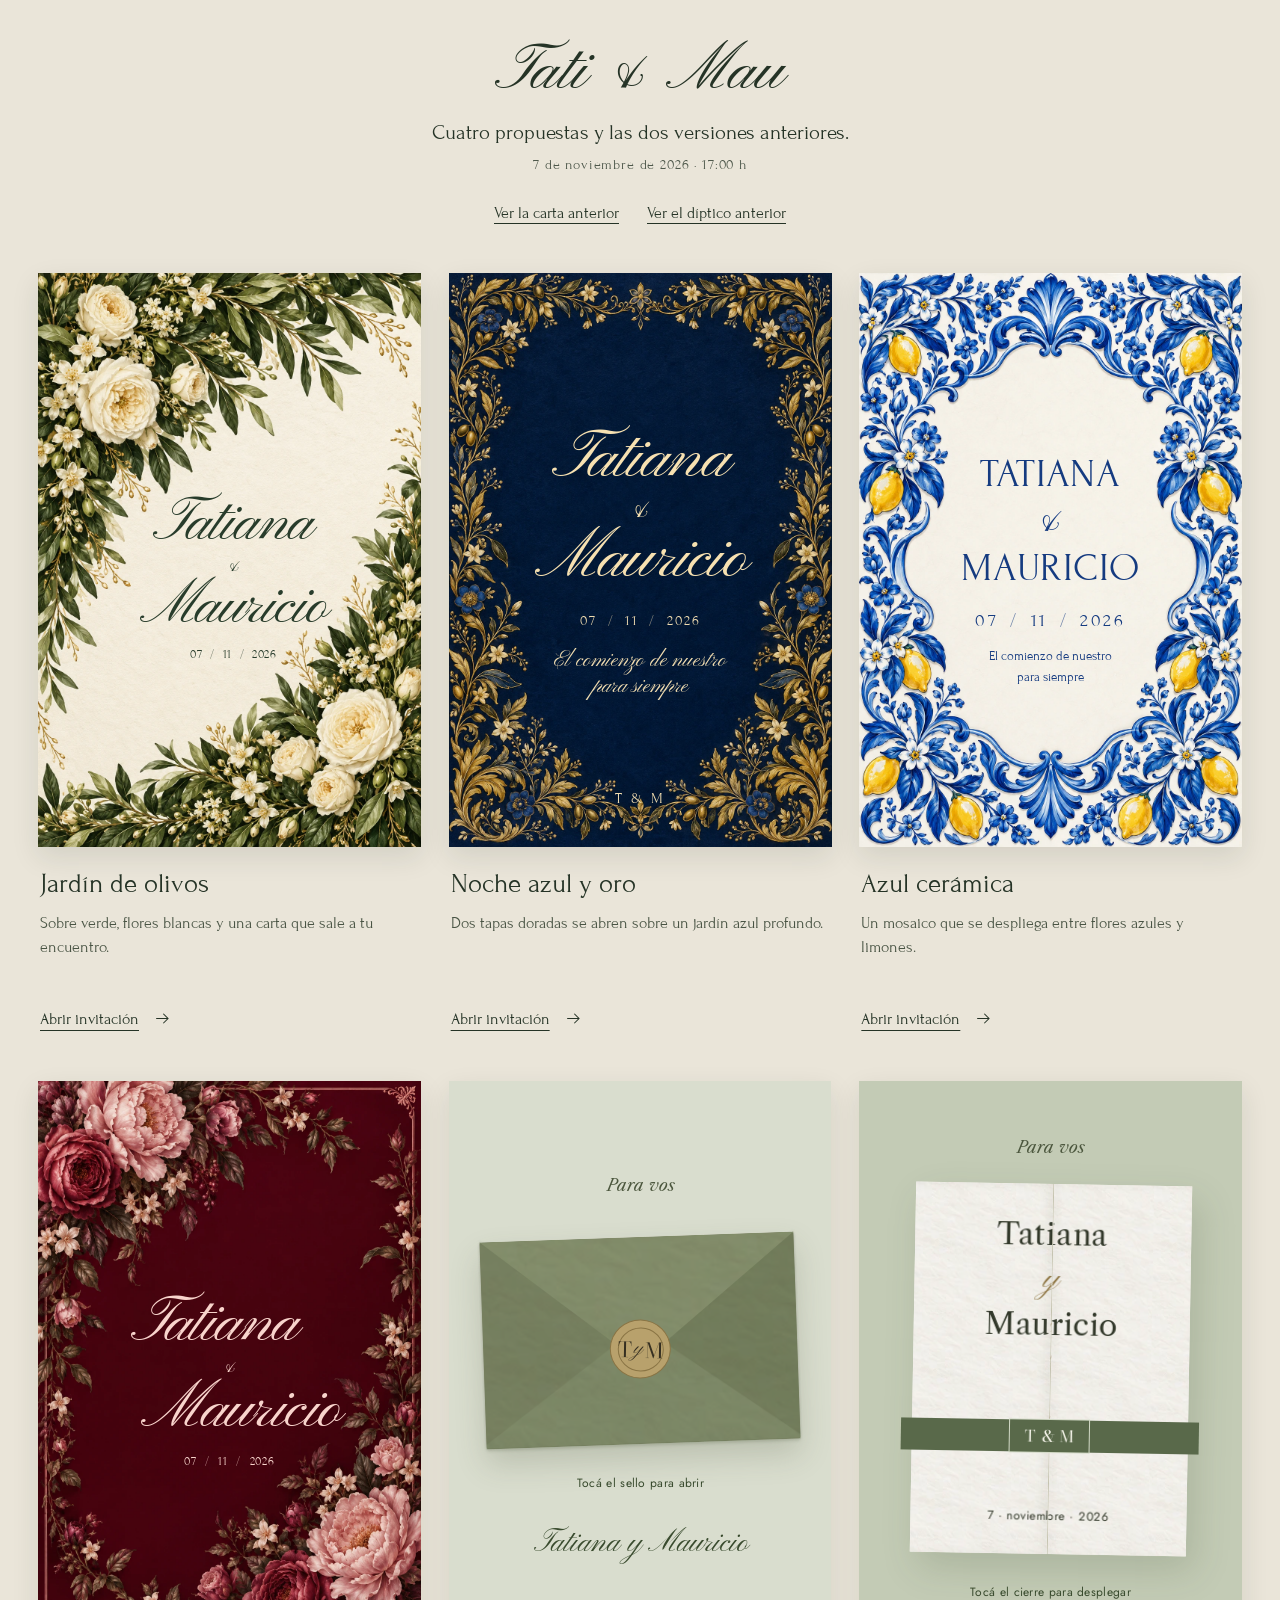
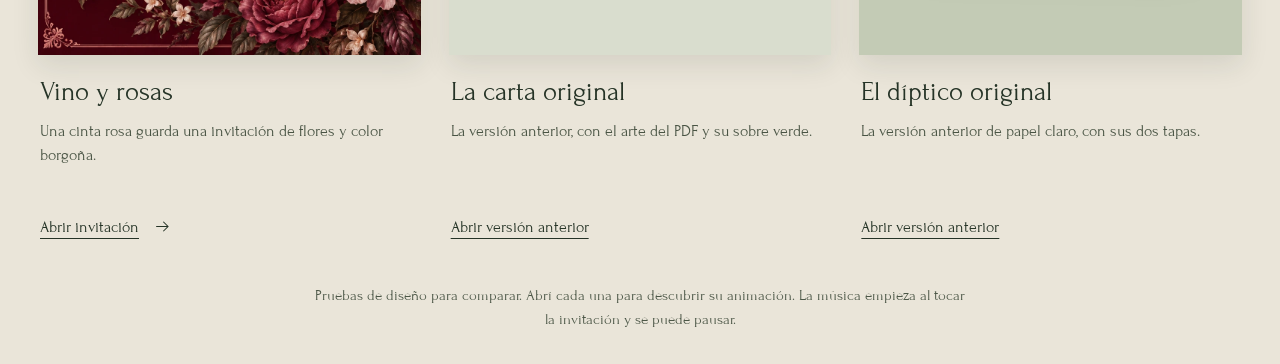
==== commit 1fee9948: "Reconstruir aperturas y conservar las seis opciones de Tati y Mau" ====
--- a/index.html
+++ b/index.html
@@ -1 +1 @@
-<!doctype html><html lang="es"><head><meta charset="utf-8"><meta name="viewport" content="width=device-width,initial-scale=1"><title>Tati &amp; Mau · Seis opciones para comparar</title><link rel="icon" href="data:,"><link rel="stylesheet" href="shared.css?v=10"><link rel="stylesheet" href="invitation.css?v=10"><link rel="stylesheet" href="gallery.css?v=10"><link rel="canonical" href="https://dakuka.github.io/tati-y-mau/"><meta property="og:url" content="https://dakuka.github.io/tati-y-mau/"><meta property="og:type" content="website"><meta property="og:title" content="Tati y Mau · Nuestra boda"><meta property="og:description" content="7 de noviembre de 2026, 17:00. Abrí la invitación."><meta property="og:image" content="https://dakuka.github.io/tati-y-mau/assets/og.jpg"><meta property="og:image:width" content="1200"><meta property="og:image:height" content="630"><meta name="twitter:card" content="summary_large_image"></head><body class="gallery"><main class="chooser"><header class="gallery-heading"><h1>Tati &amp; Mau</h1><p>Cuatro propuestas y las dos versiones anteriores.</p><span>7 de noviembre de 2026 · 17:00 h</span><nav class="version-links" aria-label="Versiones anteriores"><a href="anteriores/botanica/">Ver la carta anterior</a><a href="anteriores/nocturna/">Ver el díptico anterior</a></nav></header><div class="choices"><article class="choice theme-garden"><a class="preview" href="botanica/?v=10" aria-label="Abrir Jardín de olivos"><header class="hero"><div class="hero-copy"><p class="announcement">Nos casamos</p><h2 class="couple"><span>Tatiana</span><i>&amp;</i><span>Mauricio</span></h2><p class="hero-date">07 <span>/</span> 11 <span>/</span> 2026</p><p class="hero-whisper">El comienzo de nuestro<br>para siempre</p></div><span class="hero-bottom" aria-hidden="true">T &amp; M</span></header></a><div class="choice-info"><p class="choice-status">La carta, renovada</p><h2>Jardín de olivos</h2><p>Sobre verde, flores blancas y una carta que sale a tu encuentro.</p><a class="choice-link" href="botanica/?v=10">Abrir invitación <svg viewBox="0 0 24 24" aria-hidden="true"><path d="M4 12h15m-6-6 6 6-6 6"/></svg></a></div></article><article class="choice theme-night"><a class="preview" href="nocturna/?v=10" aria-label="Abrir Noche azul y oro"><header class="hero"><div class="hero-copy"><p class="announcement">Nos casamos</p><h2 class="couple"><span>Tatiana</span><i>&amp;</i><span>Mauricio</span></h2><p class="hero-date">07 <span>/</span> 11 <span>/</span> 2026</p><p class="hero-whisper">El comienzo de nuestro<br>para siempre</p></div><span class="hero-bottom" aria-hidden="true">T &amp; M</span></header></a><div class="choice-info"><p class="choice-status">El díptico, renovado</p><h2>Noche azul y oro</h2><p>Dos tapas doradas se abren sobre un jardín azul profundo.</p><a class="choice-link" href="nocturna/?v=10">Abrir invitación <svg viewBox="0 0 24 24" aria-hidden="true"><path d="M4 12h15m-6-6 6 6-6 6"/></svg></a></div></article><article class="choice theme-blue"><a class="preview" href="azulejo/?v=10" aria-label="Abrir Azul cerámica"><header class="hero"><div class="hero-copy"><p class="announcement">Nos casamos</p><h2 class="couple"><span>Tatiana</span><i>&amp;</i><span>Mauricio</span></h2><p class="hero-date">07 <span>/</span> 11 <span>/</span> 2026</p><p class="hero-whisper">El comienzo de nuestro<br>para siempre</p></div><span class="hero-bottom" aria-hidden="true">T &amp; M</span></header></a><div class="choice-info"><p class="choice-status">Nueva invitación</p><h2>Azul cerámica</h2><p>Un mosaico que se despliega entre flores azules y limones.</p><a class="choice-link" href="azulejo/?v=10">Abrir invitación <svg viewBox="0 0 24 24" aria-hidden="true"><path d="M4 12h15m-6-6 6 6-6 6"/></svg></a></div></article><article class="choice theme-rose"><a class="preview" href="rosas/?v=10" aria-label="Abrir Vino y rosas"><header class="hero"><div class="hero-copy"><p class="announcement">Nos casamos</p><h2 class="couple"><span>Tatiana</span><i>&amp;</i><span>Mauricio</span></h2><p class="hero-date">07 <span>/</span> 11 <span>/</span> 2026</p><p class="hero-whisper">El comienzo de nuestro<br>para siempre</p></div><span class="hero-bottom" aria-hidden="true">T &amp; M</span></header></a><div class="choice-info"><p class="choice-status">Nueva invitación</p><h2>Vino y rosas</h2><p>Una cinta rosa guarda una invitación de flores y color borgoña.</p><a class="choice-link" href="rosas/?v=10">Abrir invitación <svg viewBox="0 0 24 24" aria-hidden="true"><path d="M4 12h15m-6-6 6 6-6 6"/></svg></a></div></article><article class="choice previous" id="anterior-botanica"><a class="preview old-preview" href="anteriores/botanica/" aria-label="Abrir La carta original"><iframe src="anteriores/botanica/?silencio=1" title="Vista de La carta original" loading="lazy" tabindex="-1" aria-hidden="true"></iframe></a><div class="choice-info"><p class="choice-status">Versión anterior conservada</p><h2>La carta original</h2><p>La versión anterior, con el arte del PDF y su sobre verde.</p><a class="choice-link" href="anteriores/botanica/">Abrir versión anterior</a></div></article><article class="choice previous" id="anterior-nocturna"><a class="preview old-preview" href="anteriores/nocturna/" aria-label="Abrir El díptico original"><iframe src="anteriores/nocturna/?silencio=1" title="Vista de El díptico original" loading="lazy" tabindex="-1" aria-hidden="true"></iframe></a><div class="choice-info"><p class="choice-status">Versión anterior conservada</p><h2>El díptico original</h2><p>La versión anterior de papel claro, con sus dos tapas.</p><a class="choice-link" href="anteriores/nocturna/">Abrir versión anterior</a></div></article></div><p class="gallery-note">Pruebas de diseño para comparar. Abrí cada una para descubrir su animación. La música empieza al tocar la invitación y se puede pausar.</p></main></body></html>+<!doctype html><html lang="es"><head><meta charset="utf-8"><meta name="viewport" content="width=device-width,initial-scale=1"><title>Tati &amp; Mau · Seis opciones para comparar</title><link rel="icon" href="data:,"><link rel="stylesheet" href="shared.css?v=11"><link rel="stylesheet" href="invitation.css?v=11"><link rel="stylesheet" href="gallery.css?v=11"><link rel="canonical" href="https://dakuka.github.io/tati-y-mau/"><meta property="og:url" content="https://dakuka.github.io/tati-y-mau/"><meta property="og:type" content="website"><meta property="og:title" content="Tati y Mau · Nuestra boda"><meta property="og:description" content="7 de noviembre de 2026, 17:00. Abrí la invitación."><meta property="og:image" content="https://dakuka.github.io/tati-y-mau/assets/og.jpg"><meta property="og:image:width" content="1200"><meta property="og:image:height" content="630"><meta name="twitter:card" content="summary_large_image"></head><body class="gallery"><main class="chooser"><header class="gallery-heading"><h1>Tati &amp; Mau</h1><p>Cuatro propuestas y las dos versiones anteriores.</p><span>7 de noviembre de 2026 · 17:00 h</span><nav class="version-links" aria-label="Versiones anteriores"><a href="anteriores/botanica/">Ver la carta anterior</a><a href="anteriores/nocturna/">Ver el díptico anterior</a></nav></header><div class="choices"><article class="choice theme-garden"><a class="preview" href="botanica/?v=11" aria-label="Abrir Jardín de olivos"><header class="hero"><div class="hero-copy"><h2 class="couple"><span>Tatiana</span><i>&amp;</i><span>Mauricio</span></h2><p class="hero-date">07 <span>/</span> 11 <span>/</span> 2026</p><p class="hero-whisper">El comienzo de nuestro<br>para siempre</p></div><span class="hero-bottom" aria-hidden="true">T &amp; M</span></header></a><div class="choice-info"><h2>Jardín de olivos</h2><p>Sobre verde, flores blancas y una carta que sale a tu encuentro.</p><a class="choice-link" href="botanica/?v=11">Abrir invitación <svg viewBox="0 0 24 24" aria-hidden="true"><path d="M4 12h15m-6-6 6 6-6 6"/></svg></a></div></article><article class="choice theme-night"><a class="preview" href="nocturna/?v=11" aria-label="Abrir Noche azul y oro"><header class="hero"><div class="hero-copy"><h2 class="couple"><span>Tatiana</span><i>&amp;</i><span>Mauricio</span></h2><p class="hero-date">07 <span>/</span> 11 <span>/</span> 2026</p><p class="hero-whisper">El comienzo de nuestro<br>para siempre</p></div><span class="hero-bottom" aria-hidden="true">T &amp; M</span></header></a><div class="choice-info"><h2>Noche azul y oro</h2><p>Dos tapas doradas se abren sobre un jardín azul profundo.</p><a class="choice-link" href="nocturna/?v=11">Abrir invitación <svg viewBox="0 0 24 24" aria-hidden="true"><path d="M4 12h15m-6-6 6 6-6 6"/></svg></a></div></article><article class="choice theme-blue"><a class="preview" href="azulejo/?v=11" aria-label="Abrir Azul cerámica"><header class="hero"><div class="hero-copy"><h2 class="couple"><span>Tatiana</span><i>&amp;</i><span>Mauricio</span></h2><p class="hero-date">07 <span>/</span> 11 <span>/</span> 2026</p><p class="hero-whisper">El comienzo de nuestro<br>para siempre</p></div><span class="hero-bottom" aria-hidden="true">T &amp; M</span></header></a><div class="choice-info"><h2>Azul cerámica</h2><p>Un mosaico que se despliega entre flores azules y limones.</p><a class="choice-link" href="azulejo/?v=11">Abrir invitación <svg viewBox="0 0 24 24" aria-hidden="true"><path d="M4 12h15m-6-6 6 6-6 6"/></svg></a></div></article><article class="choice theme-rose"><a class="preview" href="rosas/?v=11" aria-label="Abrir Vino y rosas"><header class="hero"><div class="hero-copy"><h2 class="couple"><span>Tatiana</span><i>&amp;</i><span>Mauricio</span></h2><p class="hero-date">07 <span>/</span> 11 <span>/</span> 2026</p><p class="hero-whisper">El comienzo de nuestro<br>para siempre</p></div><span class="hero-bottom" aria-hidden="true">T &amp; M</span></header></a><div class="choice-info"><h2>Vino y rosas</h2><p>Una cinta rosa guarda una invitación de flores y color borgoña.</p><a class="choice-link" href="rosas/?v=11">Abrir invitación <svg viewBox="0 0 24 24" aria-hidden="true"><path d="M4 12h15m-6-6 6 6-6 6"/></svg></a></div></article><article class="choice previous" id="anterior-botanica"><a class="preview old-preview" href="anteriores/botanica/" aria-label="Abrir La carta original"><iframe src="anteriores/botanica/?silencio=1" title="Vista de La carta original" loading="lazy" tabindex="-1" aria-hidden="true"></iframe></a><div class="choice-info"><h2>La carta original</h2><p>La versión anterior, con el arte del PDF y su sobre verde.</p><a class="choice-link" href="anteriores/botanica/">Abrir versión anterior</a></div></article><article class="choice previous" id="anterior-nocturna"><a class="preview old-preview" href="anteriores/nocturna/" aria-label="Abrir El díptico original"><iframe src="anteriores/nocturna/?silencio=1" title="Vista de El díptico original" loading="lazy" tabindex="-1" aria-hidden="true"></iframe></a><div class="choice-info"><h2>El díptico original</h2><p>La versión anterior de papel claro, con sus dos tapas.</p><a class="choice-link" href="anteriores/nocturna/">Abrir versión anterior</a></div></article></div><p class="gallery-note">Pruebas de diseño para comparar. Abrí cada una para descubrir su animación. La música empieza al tocar la invitación y se puede pausar.</p></main></body></html>
--- a/invitation.css
+++ b/invitation.css
@@ -4,19 +4,19 @@
 .theme-night{--ground:#06152d;--paper:#0b2548;--ink:#f1ddb1;--gold:#d9b368;--muted:#d5c49e;--accent:#efd29d;--art:url(assets/noche.webp);--on:#102747;--line:#d9b36866}
 .theme-blue{--ground:#143e84;--paper:#fff9ec;--ink:#153b80;--gold:#b48316;--muted:#4d6280;--accent:#1c4da3;--art:url(assets/azulejo.webp);--on:#fff9ec;--line:#204b8d44}
 .theme-rose{--ground:#300815;--paper:#500d23;--ink:#f8d4cc;--gold:#e0a3a1;--muted:#edbeb9;--accent:#f4bcb9;--art:url(assets/rosas.webp);--on:#510c25;--line:#e0a3a166}
-body{background:var(--ground);color:var(--ink)}body:not(.is-open){overflow:hidden}::selection{color:var(--paper);background:var(--ink)}*{scrollbar-color:var(--gold) var(--ground)}button:focus-visible,a:focus-visible,summary:focus-visible,input:focus-visible,select:focus-visible{outline:2px solid var(--gold);outline-offset:6px}button{touch-action:manipulation}.sr-only{position:absolute;width:1px;height:1px;overflow:hidden;clip-path:inset(50%)}
-.invitation{width:min(100%,640px);margin:0 auto;visibility:hidden;opacity:0;background:var(--paper);box-shadow:0 12px 80px #0004;outline:none;container-type:inline-size}.is-opening .invitation,.is-open .invitation{visibility:visible;opacity:1}.hero{position:relative;aspect-ratio:2/3;background:var(--art) center/100% 100% no-repeat;container-type:inline-size;text-align:center;overflow:hidden;color:var(--ink)}.hero-copy{position:absolute;inset:25% 15% 14%;display:flex;flex-direction:column;align-items:center;justify-content:center}.announcement{font:clamp(13px,3.3cqw,21px) Forum,serif;letter-spacing:.17em;text-transform:uppercase;margin:0 0 5cqw}.couple{font:400 clamp(48px,18cqw,115px)/.85 Pinyon,cursive;margin:0;display:flex;align-items:center;flex-direction:column;letter-spacing:-.025em}.couple span{display:block;white-space:nowrap}.couple i{font:400 8cqw/1.1 Pinyon,cursive;margin:1cqw 0}.hero-date{font:400 3.6cqw Forum,serif;letter-spacing:.14em;margin:6cqw 0 0;white-space:nowrap}.hero-date span{margin:0 1.2cqw;opacity:.6}.hero-whisper{font:400 5.2cqw/1.2 Pinyon,cursive;margin:5cqw 0 0}.hero-bottom{position:absolute;bottom:7%;left:0;right:0;font:4cqw Forum,serif;letter-spacing:.16em}.theme-garden .hero-copy{inset:32% 17% 16%}.theme-garden .announcement{margin-bottom:4cqw}.theme-garden .hero-whisper{margin-top:4cqw}.theme-garden .hero-bottom{display:none}.theme-night .hero-copy{inset:21% 18% 18%}.theme-night .couple{font-size:18.5cqw;color:#f7e1b1}.theme-night .hero-whisper{font-size:5.7cqw}.theme-blue .hero-copy{inset:27% 18% 21%}.theme-blue .couple{font:400 10.5cqw/.95 Forum,serif;text-transform:uppercase;letter-spacing:.01em}.theme-blue .couple i{font-size:11cqw;text-transform:none;margin:1.2cqw 0}.theme-blue .announcement{font-family:Pinyon,cursive;font-size:7cqw;text-transform:none;letter-spacing:0;margin-bottom:6cqw}.theme-blue .hero-date{font-size:4.6cqw;margin-top:6cqw}.theme-blue .hero-whisper{font:3.4cqw/1.6 Forum,serif;margin-top:4cqw}.theme-blue .hero-bottom{display:none}.theme-rose .hero-copy{inset:30% 15% 16%}.theme-rose .couple{font-size:18cqw}.theme-rose .couple>span:first-child{transform:translateX(-4cqw)}.theme-rose .couple>span:last-child{transform:translateX(3cqw)}.theme-rose .hero-whisper{font-size:5.4cqw}.theme-rose .hero-bottom{display:none}
+body{background:var(--ground);color:var(--ink)}body.js-ready:not(.is-open){overflow:hidden}::selection{color:var(--paper);background:var(--ink)}*{scrollbar-color:var(--gold) var(--ground)}button:focus-visible,a:focus-visible,summary:focus-visible,input:focus-visible,select:focus-visible{outline:2px solid var(--gold);outline-offset:6px}button{touch-action:manipulation}.sr-only{position:absolute;width:1px;height:1px;overflow:hidden;clip-path:inset(50%)}
+.invitation{width:min(100%,640px);margin:0 auto;visibility:visible;opacity:1;background:var(--paper);box-shadow:0 12px 80px #0004;outline:none;container-type:inline-size}.is-opening .invitation,.is-open .invitation{visibility:visible;opacity:1}.hero{position:relative;aspect-ratio:2/3;background:var(--art) center/100% 100% no-repeat;container-type:inline-size;text-align:center;overflow:hidden;color:var(--ink)}.hero-copy{position:absolute;inset:25% 15% 14%;display:flex;flex-direction:column;align-items:center;justify-content:center}.announcement{font:clamp(13px,3.3cqw,21px) Forum,serif;letter-spacing:.17em;text-transform:uppercase;margin:0 0 5cqw}.couple{font:400 clamp(48px,18cqw,115px)/.85 Pinyon,cursive;margin:0;display:flex;align-items:center;flex-direction:column;letter-spacing:-.025em}.couple span{display:block;white-space:nowrap}.couple i{font:400 8cqw/1.1 Pinyon,cursive;margin:1cqw 0}.hero-date{font:400 3.6cqw Forum,serif;letter-spacing:.14em;margin:6cqw 0 0;white-space:nowrap}.hero-date span{margin:0 1.2cqw;opacity:.6}.hero-whisper{font:400 5.2cqw/1.2 Pinyon,cursive;margin:5cqw 0 0}.hero-bottom{position:absolute;bottom:7%;left:0;right:0;font:4cqw Forum,serif;letter-spacing:.16em}.theme-garden .hero-copy{inset:32% 17% 16%}.theme-garden .announcement{margin-bottom:4cqw}.theme-garden .hero-whisper{margin-top:4cqw}.theme-garden .hero-bottom{display:none}.theme-night .hero-copy{inset:21% 18% 18%}.theme-night .couple{font-size:18.5cqw;color:#f7e1b1}.theme-night .hero-whisper{font-size:5.7cqw}.theme-blue .hero-copy{inset:27% 18% 21%}.theme-blue .couple{font:400 10.5cqw/.95 Forum,serif;text-transform:uppercase;letter-spacing:.01em}.theme-blue .couple i{font-size:11cqw;text-transform:none;margin:1.2cqw 0}.theme-blue .announcement{font-family:Pinyon,cursive;font-size:7cqw;text-transform:none;letter-spacing:0;margin-bottom:6cqw}.theme-blue .hero-date{font-size:4.6cqw;margin-top:6cqw}.theme-blue .hero-whisper{font:3.4cqw/1.6 Forum,serif;margin-top:4cqw}.theme-blue .hero-bottom{display:none}.theme-rose .hero-copy{inset:30% 15% 16%}.theme-rose .couple{font-size:18cqw}.theme-rose .couple>span:first-child{transform:translateX(-4cqw)}.theme-rose .couple>span:last-child{transform:translateX(3cqw)}.theme-rose .hero-whisper{font-size:5.4cqw}.theme-rose .hero-bottom{display:none}
 .invitation-body{padding:20px 0 0;position:relative;background:var(--paper);background-image:url(assets/papel.webp);background-blend-mode:multiply;text-align:center}.invitation-body>section{padding:66px 50px;position:relative}.invitation-body h2{font:400 43px/1.1 Pinyon,cursive;margin:0 0 22px}.invitation-body p{font:17px/1.8 Forum,serif;margin:0 0 28px}.invitation-body>section:not(:first-of-type)::before{content:"";position:absolute;top:0;left:calc(50% - 40px);width:80px;border-top:1px solid var(--line)}.personalized{padding:30px 30px 0;font:26px Pinyon,cursive!important}.btn{font:14px Forum,serif;letter-spacing:.1em;text-transform:uppercase;border:1px solid var(--accent);background:var(--accent);color:var(--on);border-radius:0;min-height:48px;padding:14px 25px;transition:background .2s var(--ease),color .2s var(--ease),transform .2s var(--ease)}.btn.outline{border-color:var(--ink);color:var(--ink);background:transparent}.text-btn{font:16px Forum,serif;letter-spacing:.02em;text-decoration-thickness:1px}.date-composition{display:flex;align-items:center;justify-content:center;gap:32px;margin:24px auto 0}.date-composition>div{display:grid;gap:7px;min-width:100px}.date-small{font:16px Forum,serif;letter-spacing:.12em;text-transform:uppercase}.date-composition strong{font:400 78px/.95 Bodoni,serif}.date-divider{width:1px;height:90px;background:var(--line)}.invitation-body .date-year{font:18px Forum,serif;letter-spacing:.32em;margin:22px 0 30px}.countdown{gap:22px}.countdown strong{font:400 46px/1 Forum,serif}.countdown span{font:13px Forum,serif;letter-spacing:.08em}.waiting{background:var(--accent);color:var(--on);margin:12px 28px;outline:1px solid var(--on);outline-offset:-11px}.waiting h2{font-size:35px}.waiting::before{display:none}.place-mark{margin:0 auto 20px;width:72px}.place-mark svg{fill:none;stroke:var(--ink);stroke-width:1.1;width:72px;height:64px}.address{font-size:22px!important}.address span{font-size:16px}.map-note,.rsvp-note{font:13px/1.6 Forum,serif!important;margin:20px 0 0!important;color:var(--muted)}.wardrobe-teaser{position:relative;display:block;width:160px;height:195px;margin:28px auto 6px;border:1px solid var(--gold);background:var(--paper);color:var(--ink);perspective:800px}.closet-door{position:absolute;top:0;bottom:0;width:50%;border:1px solid var(--line);background:var(--paper);transition:transform .5s var(--ease)}.closet-door.left{left:0;transform-origin:0 50%}.closet-door.right{right:0;transform-origin:100% 50%}.closet-door>span{position:absolute;inset:10px;border:1px solid var(--line);border-radius:50% 50% 0 0}.closet-door::after{content:"";position:absolute;top:55%;width:4px;height:15px;background:var(--gold)}.closet-door.left::after{right:8px}.closet-door.right::after{left:8px}.closet-caption{position:absolute;top:32%;left:0;right:0;pointer-events:none;font:30px Pinyon,cursive}.gift-fold{border-top:1px solid var(--line);border-bottom:1px solid var(--line);text-align:center}.gift-fold summary{list-style:none;min-height:55px;display:flex;align-items:center;justify-content:center;gap:16px;cursor:pointer;font:17px Forum,serif;padding:10px 0}.gift-fold summary::-webkit-details-marker{display:none}.gift-fold summary svg{width:17px;height:17px;stroke:currentColor;fill:none;stroke-width:1.4;transition:transform .2s}.gift-fold[open] summary svg{transform:rotate(180deg)}.gift-inside{padding:18px 0 30px}.gift-inside p{font-size:16px}.bank-data{font:15px/1.5 Forum,serif;grid-template-columns:1fr 1.4fr}.bank-buttons button{border-color:var(--line);font:14px Forum,serif}.response{border:1px solid var(--line);margin:25px 28px;padding:55px 22px!important;outline:1px solid var(--line);outline-offset:7px}.response::before{display:none}.response h2{font-size:50px}.signature{padding:70px 28px 65px;background:var(--paper);position:relative}.signature .script{font:42px/1.2 Pinyon,cursive;margin-bottom:24px}.signature .footer-date{font:14px Forum,serif;letter-spacing:.12em;margin-bottom:30px}.footer-links{display:flex;justify-content:center;gap:22px;flex-wrap:wrap}.footer-links .text-btn{font-size:13px}.other-worlds{display:inline-block;margin-top:26px;font:13px Forum,serif;text-underline-offset:4px;color:var(--muted)}.theme-night .invitation-body,.theme-rose .invitation-body{background-image:none}.theme-night .waiting{background:#091d38}.theme-night .waiting,.theme-night .response{color:var(--ink)}.theme-night .invitation-body>section{padding-top:60px;padding-bottom:60px}.theme-rose .waiting{margin:0;background:#edbbb8;color:#510d24;outline-color:#7b394c}.theme-rose .response{background:#eebebd;color:#500d23;border-color:#9f6874;outline-color:#e5a5a3}.theme-rose .response .btn{background:#500d23;color:#f8d4cc;border-color:#500d23}.theme-rose .response .rsvp-note{color:#663448}.theme-blue .waiting{background:#153c86;outline-color:#f3d884;color:#fff9ec}.theme-blue .invitation-body{border-left:12px solid #1b4b9e;border-right:12px solid #1b4b9e}.theme-blue .response{border-radius:50% 50% 0 0;padding-top:70px!important}.theme-blue .signature{border-bottom:12px solid #1b4b9e}.theme-blue .place-mark{display:none}
 .intro{position:fixed;inset:0;z-index:50;display:flex;flex-direction:column;align-items:center;justify-content:center;background:var(--ground);color:var(--ink);overflow:hidden;isolation:isolate;padding:30px 20px}.intro::before{content:"";position:absolute;inset:0;z-index:-1;background:var(--art) center/cover;opacity:.08}.intro-dedication{font:33px Pinyon,cursive;margin:0 0 30px;color:var(--on)}.theme-night .intro-dedication,.theme-rose .intro-dedication{color:var(--ink)}.theme-blue .intro-dedication{color:#fff6dd}.object-space{display:grid;place-items:center;perspective:1400px;width:100%;flex:none}.intro button[data-open]{display:block;position:relative;flex:none;padding:0;color:inherit;cursor:pointer;transform-style:preserve-3d;isolation:isolate;background:none;border:0;outline-offset:12px}.opening-instruction{font:14px Forum,serif;letter-spacing:.1em;margin:32px 0 0;color:var(--on);text-align:center}.theme-night .opening-instruction,.theme-rose .opening-instruction{color:var(--ink)}.intro-date{font:22px Pinyon,cursive;text-align:center;color:var(--on);margin:18px 0 0}.intro-date span{font:13px Forum,serif;letter-spacing:.06em}.theme-night .intro-date,.theme-rose .intro-date{color:var(--ink)}.skip-opening{position:absolute;right:18px;top:14px;font:14px Forum,serif;color:var(--ink);background:var(--paper);border:1px solid var(--gold);padding:11px 16px;z-index:10}.is-opening .intro{animation:scene-exit 5.6s linear both}.is-opening .intro-dedication,.is-opening .opening-instruction,.is-opening .intro-date{animation:fade-instruction 5.6s linear both}.intro [data-open]:disabled{cursor:default}.is-opening .intro [data-open]{pointer-events:none}
 @keyframes scene-exit{0%,87%{opacity:1}100%{opacity:0;visibility:hidden}}@keyframes fade-instruction{0%{opacity:1}12%,100%{opacity:0}}
-.envelope-stage{width:min(82vw,450px);aspect-ratio:1.52;perspective:1200px;margin:100px 0 34px}.envelope-back{position:absolute;inset:0;background:#193523;box-shadow:0 24px 34px #0006}.letter-well{position:absolute;left:0;right:0;top:-150%;height:250%;overflow:hidden;z-index:2;pointer-events:none}.envelope-letter{position:absolute;left:7%;width:86%;top:60%;height:56%;background:url(assets/jardin.webp) center/cover;transform:translateY(6%);box-shadow:0 5px 10px #0002}.mini-names{position:absolute;top:38%;left:15%;right:15%;font:clamp(30px,6vw,44px)/1 Pinyon,cursive;color:#2b3f2d}.envelope-lining{position:absolute;inset:0;background:url(assets/jardin.webp) center/cover;z-index:1}.envelope-front{position:absolute;inset:0;z-index:3;background:linear-gradient(34deg,#314d38 49.8%,transparent 50%) left/50.1% 100% no-repeat,linear-gradient(-34deg,#2b4533 49.8%,transparent 50%) right/50.1% 100% no-repeat;filter:drop-shadow(0 -1px 1px #0003)}.envelope-front::after{content:"";position:absolute;inset:0;background:#35523b;clip-path:polygon(0 100%,0 20%,50% 67%,100% 20%,100% 100%)}.envelope-flap{position:absolute;inset:0 0 40%;z-index:5;transform-origin:50% 0;transform-style:preserve-3d}.flap-face,.flap-reverse{position:absolute;inset:0;clip-path:polygon(0 0,100% 0,50% 100%);backface-visibility:hidden}.flap-face{background:#3c5a40}.flap-face::after{content:"";position:absolute;inset:0;background:linear-gradient(32deg,transparent 49.5%,#a3ad7844 50%,transparent 50.5%),linear-gradient(-32deg,transparent 49.5%,#a3ad7844 50%,transparent 50.5%)}.flap-reverse{background:url(assets/jardin.webp) center/cover;transform:rotateX(180deg)}.seal{position:absolute;left:50%;top:57%;transform:translate(-50%,-50%);z-index:6;width:76px;height:76px;border-radius:50%;background:#ae8c50;border:1px solid #d6b97f;box-shadow:0 4px 8px #10221677,inset 0 0 0 5px #ae8c50,inset 0 0 0 6px #d6b97f;display:grid;place-items:center;color:#263a28}.seal>span{font:31px Pinyon,cursive}.seal>span>span{font-size:19px;margin:0 1px}.is-opening .seal{animation:seal-release 5.6s var(--ease) both}.is-opening .envelope-flap{animation:flap-unfold 5.6s var(--turn) both}.is-opening .envelope-letter{animation:letter-extract 5.6s var(--turn) both}.is-opening .envelope-stage{animation:envelope-settle 5.6s var(--turn) both}
-@keyframes seal-release{0%,6%{opacity:1;transform:translate(-50%,-50%) scale(1)}17%{opacity:1;transform:translate(-50%,-50%) scale(1.12)}24%,100%{opacity:0;transform:translate(-50%,-25%) scale(1.12)}}@keyframes flap-unfold{0%,15%{transform:rotateX(0);z-index:5}39%{transform:rotateX(-180deg);z-index:5}40%,100%{transform:rotateX(-180deg);z-index:1}}@keyframes letter-extract{0%,36%{transform:translateY(6%)}70%,83%{transform:translateY(-78%)}100%{transform:translateY(-78%) scale(1.08)}}@keyframes envelope-settle{0%,39%{transform:translateY(0)}72%,100%{transform:translateY(55px)}}
+.envelope-stage{width:min(82vw,430px,54vh);aspect-ratio:1.42;perspective:1200px;margin:90px 0 34px;transform-origin:50% 50%}.envelope-back{position:absolute;inset:0;background:#1d3527;box-shadow:0 22px 32px #0005}.letter-well{position:absolute;left:0;right:0;top:-220%;height:320%;clip-path:inset(0 0 3px 0);overflow:hidden;z-index:2;pointer-events:none}.envelope-letter{position:absolute;left:7%;width:86%;top:68.75%;aspect-ratio:2/3;box-shadow:0 6px 12px #0002;transform:translateY(5%)}.envelope-pocket{position:absolute;inset:0;width:100%;height:100%;z-index:3}.envelope-flap{position:absolute;inset:0 0 42%;z-index:5;transform-origin:50% 0;transform-style:preserve-3d}.flap-face,.flap-reverse{position:absolute;inset:0;backface-visibility:hidden}.flap-face svg{width:100%;height:100%;display:block;overflow:visible}.flap-reverse{clip-path:polygon(0 100%,100% 100%,50% 0);background:url(assets/jardin.webp) center 10%/100% auto;transform:rotateX(180deg)}.seal{position:absolute;left:50%;top:58%;transform:translate(-50%,-50%);z-index:6;width:76px;height:76px;border-radius:50%;background:#b08c52;border:1px solid #cfb17a;box-shadow:0 3px 6px #13251b77,inset 0 0 0 5px #b08c52,inset 0 0 0 6px #d1b37e;display:grid;place-items:center;color:#334331}.seal>span{font:27px Forum,serif;white-space:nowrap;letter-spacing:-.08em;padding-right:2px}.seal>span>span{font:20px Pinyon,cursive;margin:0 3px}.is-opening .seal{animation:seal-release 5.6s var(--ease) both}.is-opening .envelope-flap{animation:flap-unfold 5.6s var(--turn) both}.is-opening .envelope-letter{animation:letter-extract 5.6s var(--turn) both}.is-opening .envelope-stage{animation:envelope-settle 5.6s var(--turn) both}
+@keyframes seal-release{0%,5%{opacity:1;transform:translate(-50%,-50%) scale(1)}14%{opacity:1;transform:translate(-50%,-50%) scale(1.08)}21%,100%{opacity:0;transform:translate(-50%,-20%) scale(1.08)}}@keyframes flap-unfold{0%,13%{transform:rotateX(0);z-index:5}37%{transform:rotateX(-180deg);z-index:5}38%,100%{transform:rotateX(-180deg);z-index:1}}@keyframes letter-extract{0%,36%{transform:translateY(5%)}75%,100%{transform:translateY(-104%)}}@keyframes envelope-settle{0%,28%{transform:translateY(0) scale(1)}76%,100%{transform:translateY(110px) scale(.7)}}
 .gate-stage{width:min(72vw,340px,43vh);aspect-ratio:2/3;perspective:1300px;box-shadow:0 18px 36px #0007}.gate-inside{position:absolute;inset:0;background:var(--art) center/100% 100%;display:grid;place-content:center}.gate-inside>.script{font:clamp(40px,12vw,72px)/1 Pinyon,cursive;color:var(--ink)}.gate{position:absolute;top:0;bottom:0;width:50%;transform-style:preserve-3d}.gate.left{left:0;transform-origin:left center}.gate.right{right:0;transform-origin:right center}.gate-print{position:absolute;inset:0;overflow:hidden;backface-visibility:hidden;background-image:var(--art);background-size:200% 100%;background-position:left center}.gate.right .gate-print{background-position:right center}.gate-print::after{content:"";position:absolute;inset:4% 8%;border:1px solid #d9b36877;border-right:0}.gate.right .gate-print::after{border-left:0;border-right:1px solid #d9b36877}.gate-monogram{position:absolute;top:28%;left:0;width:200%;font:clamp(53px,16vw,88px) Pinyon,cursive;text-align:center;color:#ead39a}.gate-monogram i{font:40px Pinyon,cursive}.gate.right .gate-monogram{left:-100%}.gate-date{position:absolute;top:62%;left:0;width:200%;text-align:center;font:15px/1.6 Forum,serif;letter-spacing:.09em}.gate.right .gate-date{left:-100%}.gate-back{position:absolute;inset:0;background:#0f2b50;border:1px solid #b69b5c;backface-visibility:hidden;transform:rotateY(180deg)}.gate-clasp{position:absolute;z-index:5;top:49%;left:calc(50% - 42px);width:84px;height:34px;border:1px solid #d7b575;background:#d8b677;color:#0b2344;font:23px Pinyon,cursive;display:grid;place-content:center}.is-opening .gate-stage{animation:gate-stage-open 5.6s var(--turn) both}.is-opening .gate.left{animation:gate-open-left 5.6s var(--turn) both}.is-opening .gate.right{animation:gate-open-right 5.6s var(--turn) both}.is-opening .gate-clasp{animation:clasp-away 5.6s var(--ease) both}
 @keyframes clasp-away{0%,7%{opacity:1;transform:translateY(0)}21%,100%{opacity:0;transform:translateY(30px)}}@keyframes gate-stage-open{0%,18%{transform:scale(1)}65%,85%{transform:scale(.64)}100%{transform:scale(.76)}}@keyframes gate-open-left{0%,19%{transform:rotateY(0)}67%,100%{transform:rotateY(-155deg)}}@keyframes gate-open-right{0%,23%{transform:rotateY(0)}71%,100%{transform:rotateY(155deg)}}
 .tile-stage{width:min(72vw,350px,43vh);aspect-ratio:2/3;perspective:1100px;box-shadow:0 20px 40px #00163b99}.tile-bed{position:absolute;inset:0;background:#fff7e6}.tile{position:absolute;width:33.4%;height:25.1%;left:calc(var(--col)*33.333%);top:calc(var(--row)*25%);background:var(--art);background-size:300% 400%;background-position:calc(var(--col)*50%) calc(var(--row)*33.333%);transform-origin:0 50%;backface-visibility:hidden;border:.3px solid #e3e0d388}.tile-title{position:absolute;inset:35% 17%;display:flex;flex-direction:column;justify-content:center;gap:20px;pointer-events:none}.tile-title .script{font:clamp(33px,10vw,52px)/1.2 Pinyon,cursive}.tile-title>span:last-child{font:15px Forum,serif;letter-spacing:.12em}.is-opening .tile{animation:ceramic-turn 4.65s var(--turn) var(--delay) both}.is-opening .tile-title{animation:tile-title-fade 5.6s var(--ease) both}.is-opening .tile-bed{animation:tile-bed-fade 5.6s var(--ease) both}
 @keyframes ceramic-turn{0%,15%{transform:rotateY(0);opacity:1}62%,100%{transform:rotateY(-120deg) translateZ(80px);opacity:0}}@keyframes tile-title-fade{0%,10%{opacity:1}23%,100%{opacity:0}}@keyframes tile-bed-fade{0%,15%{opacity:1}24%,100%{opacity:0}}
-.rose-stage{width:min(72vw,350px,43vh);aspect-ratio:2/3;perspective:1000px;box-shadow:0 20px 40px #13000777}.rose-card{position:absolute;inset:0;background:var(--art) center/100% 100%}.rose-cover-names{position:absolute;inset:30% 15% 20%;display:grid;place-content:center;font:clamp(40px,12vw,62px)/.9 Pinyon,cursive;text-align:center}.rose-cover-names i{font:28px/1 Pinyon,cursive}.ribbon-half{position:absolute;top:48%;height:10%;width:50%;background:#db9fa0;border-top:2px solid #f0c3bc;border-bottom:2px solid #9b596b;box-shadow:0 5px 8px #28081455}.ribbon-left{left:0}.ribbon-right{right:0}.ribbon-knot{position:absolute;left:calc(50% - 33px);top:calc(53% - 30px);width:66px;height:60px;display:grid;place-content:center;background:#e5b2ad;border:1px solid #f5d9ce;box-shadow:0 3px 6px #300a1a66;color:#6a2237;font:27px Pinyon,cursive}.is-opening .ribbon-left{animation:ribbon-left-open 5.6s var(--turn) both}.is-opening .ribbon-right{animation:ribbon-right-open 5.6s var(--turn) both}.is-opening .ribbon-knot{animation:knot-release 5.6s var(--ease) both}.is-opening .rose-card{animation:rose-approach 5.6s var(--turn) both}
-@keyframes knot-release{0%,9%{transform:rotate(0);opacity:1}20%{transform:rotate(12deg);opacity:1}28%,100%{transform:translateY(40px) rotate(20deg);opacity:0}}@keyframes ribbon-left-open{0%,20%{transform:translateX(0);opacity:1}62%,100%{transform:translateX(-140%) rotate(-9deg);opacity:0}}@keyframes ribbon-right-open{0%,20%{transform:translateX(0);opacity:1}62%,100%{transform:translateX(140%) rotate(9deg);opacity:0}}@keyframes rose-approach{0%,40%{transform:scale(1)}80%,100%{transform:scale(1.13)}}
+.rose-stage{width:min(72vw,350px,43vh);aspect-ratio:2/3;perspective:1100px;box-shadow:0 20px 35px #13000777}.rose-card{position:absolute;inset:0}.rose-card .hero-copy{opacity:0}.silk-wrap{position:absolute;left:-2%;top:34%;width:104%;height:auto;max-width:none;pointer-events:none;transform-origin:50% 45%;z-index:4}.is-opening .silk-wrap{animation:silk-release 5.6s var(--turn) both}.is-opening .rose-card .hero-copy{animation:rose-names 5.6s var(--ease) both}.is-opening .rose-card{animation:rose-approach 5.6s var(--turn) both}
+@keyframes silk-release{0%,10%{transform:translateX(0) rotateY(0);opacity:1}24%{transform:translateX(0) translateZ(30px) rotateY(-8deg);opacity:1}63%,100%{transform:translateX(115%) translateY(6%) rotate(10deg);opacity:0}}@keyframes rose-names{0%,40%{opacity:0}65%,100%{opacity:1}}@keyframes rose-approach{0%,34%{transform:scale(1)}80%,100%{transform:scale(1.07)}}
 .audio-toggle{background:var(--accent);color:var(--on);border:1px solid var(--gold);width:48px;height:48px;right:18px;bottom:18px}.intro~.audio-toggle{visibility:hidden}.is-open .audio-toggle,.is-opening .audio-toggle{visibility:visible}.toast{background:var(--paper);color:var(--ink);border-color:var(--gold)}dialog{background:var(--paper);color:var(--ink);padding:45px 30px 30px;border:1px solid var(--gold);width:min(94vw,530px);max-height:90dvh}dialog h2{font:40px Pinyon,cursive}dialog p,dialog label,dialog input,dialog select,dialog textarea{font-family:Forum,serif}dialog p{font-size:17px}dialog label{font-size:15px}dialog input,dialog select,dialog textarea{font-size:16px;border-color:var(--line)!important}dialog .field-note{color:var(--muted);font-size:14px}dialog .close svg{width:22px;height:22px;fill:none;stroke:currentColor;stroke-width:1.3}dialog::backdrop{background:#050b13cc;backdrop-filter:blur(3px)}dialog select option{background:var(--paper);color:var(--ink)}.wardrobe{position:relative;aspect-ratio:3/2;overflow:hidden;perspective:1200px;border:1px solid var(--gold);background:#f7f1e4}.wardrobe img{width:100%;height:100%;object-fit:contain}.wardrobe-opening{position:absolute;inset:0;background:none;border:0;color:var(--ink);width:100%;height:100%;padding:0;perspective:1000px}.wardrobe-opening .closet-door{transition:transform 1.1s var(--turn)}.wardrobe-opening .closet-door>span{inset:12px}.wardrobe-opening .closet-caption{font:30px Pinyon,cursive;top:40%;transition:opacity .2s}.wardrobe.opened .closet-door.left{transform:rotateY(-110deg)}.wardrobe.opened .closet-door.right{transform:rotateY(110deg)}.wardrobe.opened .closet-caption{opacity:0}.wardrobe.opened .wardrobe-opening{visibility:hidden;transition:visibility 0s 1.1s}.look-picker{display:flex;gap:8px;justify-content:center;flex-wrap:wrap;margin:20px 0 10px}.look-picker button{border:1px solid var(--line);background:transparent;color:var(--ink);min-height:44px;padding:8px 13px;font:14px Forum,serif}.look-picker button[aria-pressed=true]{background:var(--accent);color:var(--on);border-color:var(--accent)}.look-description{min-height:55px;font:16px/1.5 Forum,serif;margin-bottom:5px}.dress-note{font-size:13px!important;color:var(--muted);margin-bottom:0}.original-dialog{background:#f6f2e8}
 @media(hover:hover) and (pointer:fine){.btn:hover{background:var(--ink);color:var(--paper);border-color:var(--ink);transform:translateY(-2px)}.wardrobe-teaser:hover .closet-door.left{transform:rotateY(-20deg)}.wardrobe-teaser:hover .closet-door.right{transform:rotateY(20deg)}.text-btn:hover{opacity:.7}}
 @media(min-width:1000px){.theme-night .invitation{max-width:1120px;width:calc(100% - 80px);display:grid;grid-template-columns:1fr 1fr;align-items:start}.theme-night .hero{position:sticky;top:0}.theme-night .invitation-body{border-left:1px solid var(--line)}.theme-rose .invitation{max-width:700px}.theme-blue .invitation{max-width:680px}.theme-garden .invitation{margin-top:32px;margin-bottom:32px}.theme-rose .invitation{margin-top:30px;margin-bottom:30px}}
@@ -24,3 +24,21 @@
 @media(max-height:650px){.intro-dedication{margin-bottom:15px;font-size:25px}.opening-instruction{margin-top:18px}.intro-date{margin-top:12px}.envelope-stage{width:min(65vw,310px);margin-top:60px;margin-bottom:10px}.gate-stage,.tile-stage,.rose-stage{width:min(60vw,35vh)}}
 .theme-garden .hero-copy{inset:32% 20% 26%;transform:translateX(2cqw)}.theme-garden .hero .couple{font-size:14.5cqw}.theme-garden .hero .couple i,.theme-rose .hero .couple i{font-size:5.5cqw}.theme-garden .hero-whisper,.theme-rose .hero-whisper{display:none}.theme-garden .hero-date,.theme-rose .hero-date{margin-top:4cqw;font-size:3.2cqw;letter-spacing:.07em}.theme-rose .hero-copy{inset:32% 19% 26%}.theme-rose .hero .couple{font-size:15.8cqw}.invitation-body .opening-quote{font:33px/1.3 Pinyon,cursive;padding:42px 30px 5px;margin:0}.tile-bed{display:grid;place-content:center;outline:1px solid #244b9b;outline-offset:-14px}.tile-bed .script{font:clamp(40px,12vw,62px)/1 Pinyon,cursive}.is-opening .tile-bed{animation:none}
 @media(prefers-reduced-motion:reduce){html{scroll-behavior:auto}.is-opening .intro{animation:gentle-reveal .25s linear both}.is-opening .intro *{animation:none!important;transition:none!important}.wardrobe-opening .closet-door{transition:none}.btn{transition:none}@keyframes gentle-reveal{from{opacity:1}to{opacity:0}}}
+
+/* Installed interactions opt into the cover; readable HTML is the fallback. */
+.intro{display:none}.js-ready .intro{display:flex}.js-ready:not(.is-open):not(.is-opening) .invitation{visibility:hidden;opacity:0}.intro::before{display:none}.envelope-letter>.hero,.gate-inside>.hero,.tile-bed>.hero,.rose-card>.hero{display:block;width:100%;height:100%}.gate-inside,.tile-bed{display:block;outline:none}.tile-bed .hero .couple{font:400 10.5cqw/.95 Forum,serif}.tile-bed .hero .couple i{font:11cqw/1.1 Pinyon,cursive}.tile-bed .hero .hero-whisper{font:3.4cqw/1.6 Forum,serif}.theme-garden .hero-copy{inset:34% 19% 27%;transform:translateX(1cqw)}.theme-garden .hero .couple{font-size:16cqw}.theme-garden .hero-date{font-size:3.1cqw;letter-spacing:.04em;margin-top:3.4cqw}.theme-rose .hero-copy{inset:31% 17% 26%}.theme-rose .hero .couple{font-size:17cqw}.theme-night .hero-copy{inset:22% 18% 20%}.theme-blue .hero-copy{inset:28% 18% 24%}
+@media(prefers-reduced-motion:reduce){.closet-door,.wardrobe-opening .closet-door,.wardrobe-opening .closet-caption{transition:none!important}.wardrobe-teaser:hover .closet-door{transform:none}.is-opening .rose-card .hero-copy{opacity:1}}
+
+/* Reading compositions: hierarchy belongs to each world beyond its cover. */
+.invitation-body h2{font:26px/1.2 Forum,serif;letter-spacing:.015em}.invitation-body>section::before{display:none!important}.place-mark{display:none}.date-composition strong{font-family:Forum,serif}.waiting{outline:0;border:0;margin:0}.waiting h2{font:31px Pinyon,cursive;margin-bottom:26px}.response{outline:0;border:0;margin:0}.response h2{font:52px/1.1 Pinyon,cursive}.signature{padding-bottom:0;overflow:hidden}.floral-ending{height:130px;background:var(--art) center bottom/100% auto no-repeat;margin:45px -28px 0}.theme-night .floral-ending{height:95px}.theme-blue .floral-ending{height:100px}.signature .other-worlds{margin-bottom:0}
+.theme-garden .ceremony{padding-top:35px;padding-bottom:55px}.theme-garden .waiting{color:var(--ink);background:transparent;padding-top:10px;padding-bottom:48px}.theme-garden .waiting h2{font-size:27px}.theme-garden .countdown strong{font-size:36px}.theme-garden .countdown span{font-size:13px}.theme-garden .place{--ink:#f5efd9;--paper:#294633;--accent:#f1e5c9;--on:#294633;--muted:#d4dbbc;background:#294633;color:#f5efd9;padding-top:55px;padding-bottom:55px}.theme-garden .place h2{font:45px Pinyon,cursive}.theme-garden .response{background:transparent;padding-top:35px!important}.theme-garden .gifts{padding-top:25px;padding-bottom:15px}
+.theme-night .invitation-body{padding:38px 0 0}.theme-night .ceremony{padding-top:25px;padding-bottom:35px}.theme-night .date-composition strong{font-size:94px}.theme-night .waiting{margin:0 34px;padding:30px 10px 40px!important;background:transparent;border-bottom:1px solid var(--line)}.theme-night .waiting h2{font-size:27px}.theme-night .countdown strong{font-size:34px}.theme-night .place{text-align:left;display:grid;grid-template-columns:1fr auto;column-gap:20px;align-items:center}.theme-night .place h2{grid-column:1;font:37px Pinyon,cursive;margin-bottom:14px}.theme-night .place .address{grid-column:1;font-size:19px!important;margin-bottom:0}.theme-night .place .btn{grid-column:2;grid-row:1/3;padding:14px 16px;font-size:12px}.theme-night .place .map-note{grid-column:1/-1;margin-top:20px!important}.theme-night .response{background:#ead5ac;color:#102747;padding:50px 28px!important}.theme-night .response .btn{background:#102747;color:#f4e3bd;border-color:#102747}.theme-night .response .rsvp-note{color:#3d4a59}.theme-night .gifts{padding-top:20px!important;padding-bottom:45px!important}
+.theme-blue .invitation-body{border:0;padding-top:0}.calendar-ceremony{padding-top:46px!important;padding-bottom:22px!important}.calendar-sheet{max-width:300px;margin:30px auto 0}.calendar-sheet h3{font:27px Forum,serif;margin-bottom:24px}.calendar-week,.calendar-days{display:grid;grid-template-columns:repeat(7,1fr);align-items:center;justify-items:center}.calendar-week{font:14px Forum,serif;margin-bottom:12px}.calendar-days{font:18px Forum,serif;row-gap:5px}.calendar-days>span{display:grid;place-items:center;min-height:34px}.calendar-days button{font:26px Forum,serif;width:44px;height:44px;border-radius:50%;border:0;background:#f3d46f;color:#123b80;position:relative;z-index:1}.invitation-body .calendar-hint{font:13px Forum,serif;margin:20px 0 32px;color:#465e80}.invitation-body .ceremony-time{font:48px/1 Forum,serif;margin:24px 0}.theme-blue .place{padding-top:20px;padding-bottom:45px}.theme-blue .place h2{font:35px Pinyon,cursive}.theme-blue .place .address{font:21px/1.5 Forum,serif!important}.theme-blue .waiting{outline:0;padding:40px 20px!important}.theme-blue .response{border-radius:0;background:#f1d786;color:#153b80;padding:50px 28px!important}.theme-blue .response .btn{background:#153b80;color:#fff9ec}.theme-blue .response .rsvp-note{color:#314b78}.theme-blue .signature{border:0}.theme-blue .gifts{padding-top:48px;padding-bottom:48px}
+.theme-blue .dress-section,.theme-rose .dress-section{display:grid;grid-template-columns:1fr 150px;gap:0 24px;text-align:left;align-items:center;padding-top:50px;padding-bottom:50px}.theme-blue .dress-section h2,.theme-rose .dress-section h2{grid-column:1;grid-row:1;margin-bottom:12px}.theme-blue .dress-section p,.theme-rose .dress-section p{grid-column:1;grid-row:2;font-size:16px;margin-bottom:10px}.theme-blue .wardrobe-teaser,.theme-rose .wardrobe-teaser{grid-column:2;grid-row:1/4;width:150px;height:180px;margin:0}.theme-blue .dress-section>.text-btn,.theme-rose .dress-section>.text-btn{grid-column:1;grid-row:3;justify-self:start;padding-left:0}
+.theme-rose .invitation-body>.opening-quote{padding-bottom:38px}.theme-rose .rose-date{background:#efc2bd;color:#510d24;padding-top:46px;padding-bottom:35px}.theme-rose .rose-date h2{font:25px Forum,serif}.theme-rose .rose-saturday{font:17px Forum,serif;margin:28px 0 12px}.theme-rose .rose-november{font:49px/1.1 Pinyon,cursive;margin:0}.theme-rose .rose-year{font:18px Forum,serif;letter-spacing:.2em;margin:14px 0 0}.theme-rose .rose-date .ceremony-time{font-size:47px;margin:28px 0 12px}.theme-rose .waiting{background:transparent;color:var(--ink);padding-top:40px;padding-bottom:36px;outline:0}.theme-rose .waiting h2{font-size:28px}.theme-rose .countdown strong{font-size:36px}.theme-rose .response{background:transparent;color:var(--ink);padding-top:20px!important;padding-bottom:50px!important}.theme-rose .response h2{font-size:53px}.theme-rose .response .btn{background:var(--accent);color:var(--on);border-color:var(--accent)}.theme-rose .response .rsvp-note{color:var(--muted)}.theme-rose .place{background:#3d0c1b;padding-top:45px;padding-bottom:45px}.theme-rose .place h2{font:38px Pinyon,cursive}.theme-rose .gifts{padding-top:20px;padding-bottom:20px}
+@media(max-width:480px){.invitation-body h2{font-size:25px}.theme-night .place{column-gap:12px}.theme-night .place h2{font-size:31px}.theme-night .place .btn{font-size:12px;padding:13px 12px;letter-spacing:.04em}.theme-night .place .address{font-size:18px!important}.theme-blue .dress-section,.theme-rose .dress-section{grid-template-columns:1fr 108px;column-gap:15px}.theme-blue .wardrobe-teaser,.theme-rose .wardrobe-teaser{width:108px;height:142px}.theme-blue .dress-section h2,.theme-rose .dress-section h2{font-size:25px}.floral-ending{margin-left:-20px;margin-right:-20px;height:100px}.theme-garden .hero .couple{font-size:16cqw}.theme-rose .hero .couple{font-size:17cqw}.theme-rose .rose-november{font-size:43px}.theme-night .date-composition strong{font-size:82px}.theme-garden .place h2{font-size:39px}}
+
+@media(max-width:600px){.calendar-sheet{max-width:none;width:calc(100% - 50px);margin:30px 50px 0 0}}
+@media(max-width:480px){.invitation-body .response h2{font-size:48px}.theme-rose .response h2{font-size:53px}}
+.theme-garden .place :focus-visible{outline-color:#f5efd9}.theme-night .response :focus-visible{outline-color:#102747}.theme-blue .response :focus-visible{outline-color:#153b80}.theme-rose .rose-date :focus-visible{outline-color:#510d24}
+.look-picker{display:grid;grid-template-columns:repeat(2,minmax(0,1fr));max-width:400px;margin-left:auto;margin-right:auto}
--- a/gallery.css
+++ b/gallery.css
@@ -1,2 +1,5 @@
 body.gallery{overflow:auto;background:#eae5d9;color:#253326;font-family:Forum,serif}.chooser{max-width:1460px;margin:auto;padding:36px 38px 32px}.gallery-heading{text-align:center;margin:0 0 38px}.gallery-heading h1{font:66px/1.1 Pinyon,cursive;margin:0 0 12px}.gallery-heading p{font:21px Forum,serif;margin:0 0 10px}.gallery-heading>span{font:14px Forum,serif;letter-spacing:.06em;color:#4e584b}.choices{display:grid;grid-template-columns:repeat(4,minmax(0,1fr));gap:24px}.choice{min-width:0}.preview{display:block;box-shadow:0 10px 26px #1c2b201c;text-decoration:none;transition:transform .3s cubic-bezier(.23,1,.32,1);outline-offset:7px}.choice .hero{width:100%;aspect-ratio:2/3;position:relative;top:auto}.choice .couple{font-size:18cqw}.choice.theme-blue .couple{font-size:10.5cqw}.choice-info{padding:21px 2px 0;color:#253326}.choice-status{font:12px Forum,serif;color:#535e4c;margin:0 0 8px}.choice-info h2{font:27px Forum,serif;margin:0 0 12px}.choice-info>p:not(.choice-status){font:16px/1.5 Forum,serif;margin:0 0 14px;min-height:72px;color:#495444}.choice-link{display:flex;gap:14px;align-items:center;font:16px Forum,serif;text-underline-offset:6px;min-height:44px}.choice-link svg{width:19px;height:19px;fill:none;stroke:currentColor;stroke-width:1.3}.gallery-note{text-align:center;max-width:650px;font:15px/1.6 Forum,serif;margin:35px auto 0;color:#4c5747}@media(hover:hover) and (pointer:fine){.preview:hover{transform:translateY(-6px)}}@media(max-width:1000px){.choices{grid-template-columns:repeat(2,minmax(0,1fr));gap:34px 24px}.chooser{max-width:850px}.choice-info>p:not(.choice-status){min-height:48px}}@media(max-width:520px){.chooser{padding:30px 20px}.gallery-heading h1{font-size:57px}.gallery-heading p{font-size:19px}.choices{grid-template-columns:1fr;gap:40px;max-width:370px;margin:auto}.choice-info{padding-top:18px}.choice-info>p:not(.choice-status){min-height:0}.choice-info h2{font-size:29px}.gallery-heading{margin-bottom:30px}.gallery-note{margin-top:35px}}
-@media(min-width:1001px){.choices{grid-template-columns:repeat(3,minmax(0,1fr));gap:40px 28px}}.old-preview{aspect-ratio:2/3;overflow:hidden;background:#e2e3d6}.old-preview iframe{display:block;width:100%;height:100%;border:0;pointer-events:none}.version-links{display:flex;gap:12px 28px;flex-wrap:wrap;justify-content:center;margin-top:18px}.version-links a{font:16px Forum,serif;text-underline-offset:5px;min-height:44px;display:inline-flex;align-items:center}.previous{scroll-margin-top:25px}
+@media(min-width:1001px){.gallery .choices{grid-template-columns:repeat(3,minmax(0,1fr));gap:40px 28px}}.old-preview{aspect-ratio:2/3;overflow:hidden;background:#e2e3d6}.old-preview iframe{display:block;width:100%;height:100%;border:0;pointer-events:none}.version-links{display:flex;gap:12px 28px;flex-wrap:wrap;justify-content:center;margin-top:18px}.version-links a{font:16px Forum,serif;text-underline-offset:5px;min-height:44px;display:inline-flex;align-items:center}.previous{scroll-margin-top:25px}
+
+@media(prefers-reduced-motion:reduce){.preview{transition:none}.preview:hover{transform:none}}
+.gallery a:focus-visible{outline-color:#253326}
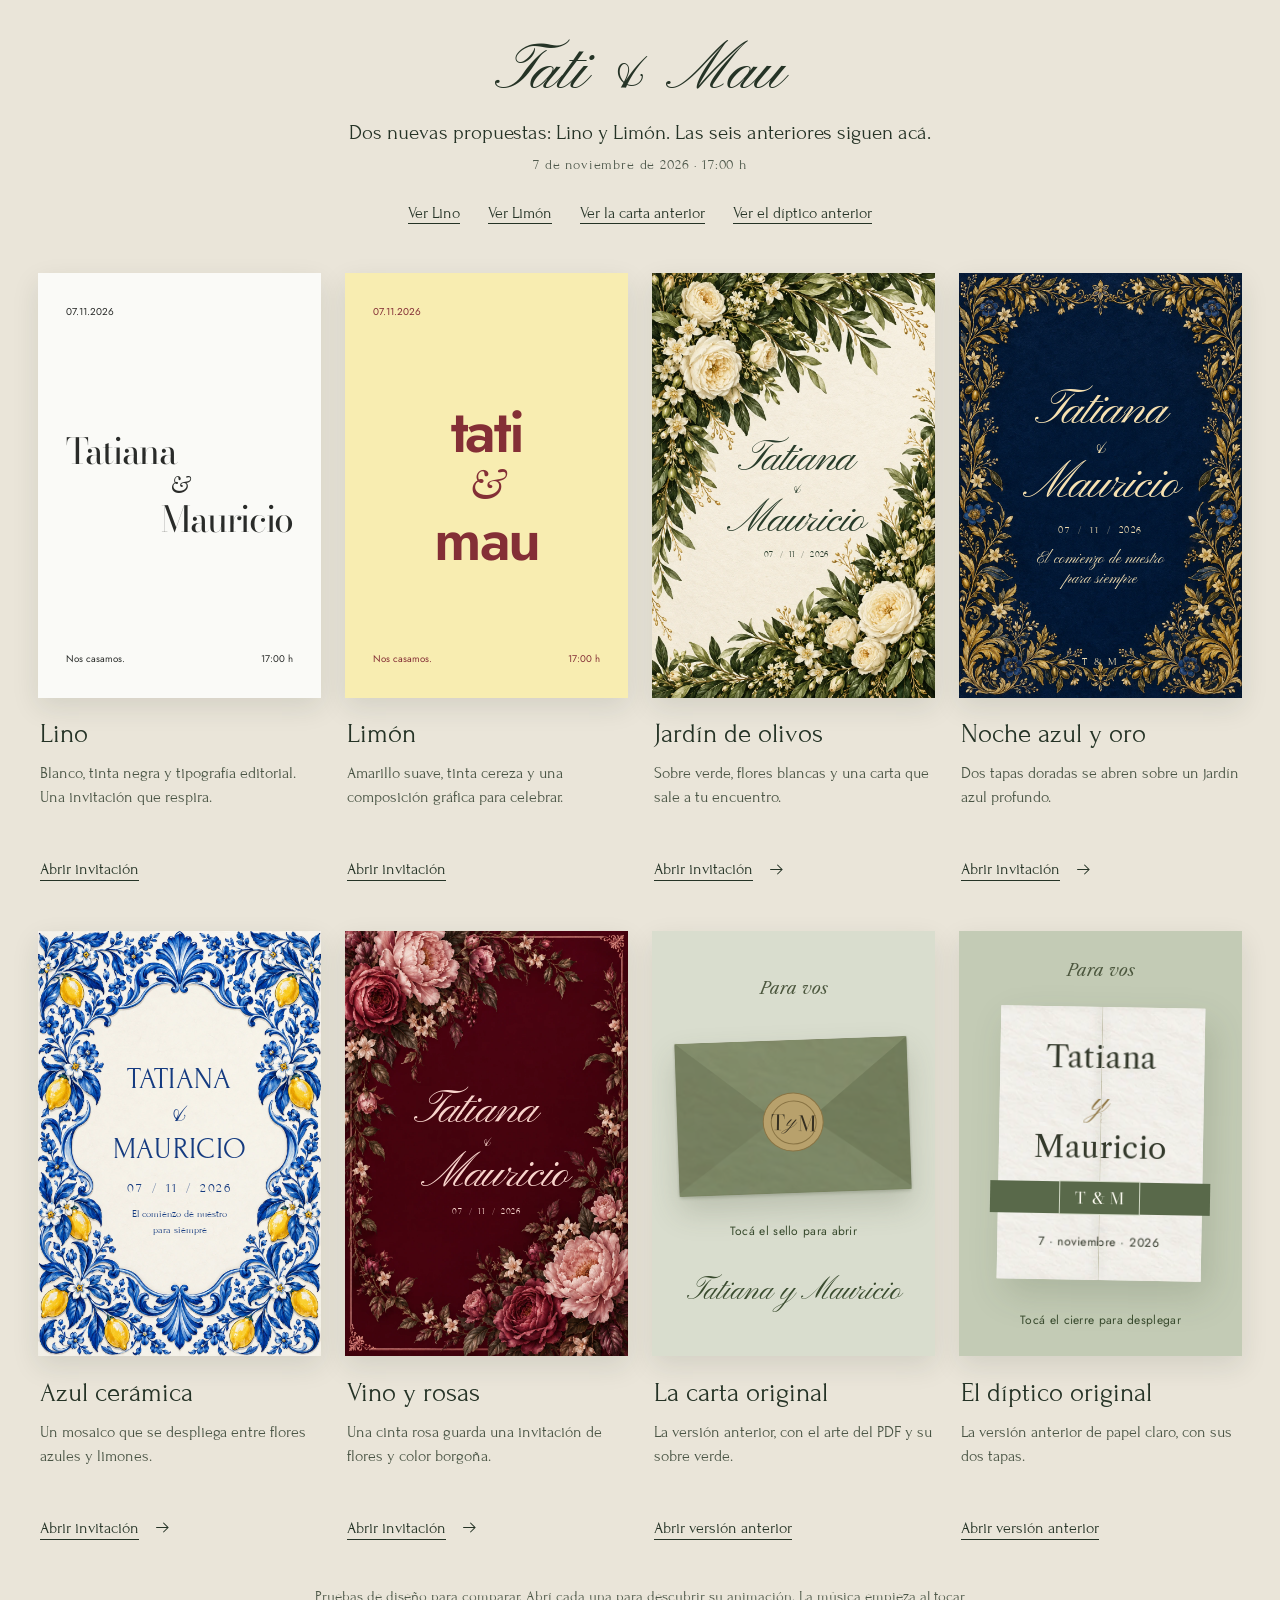
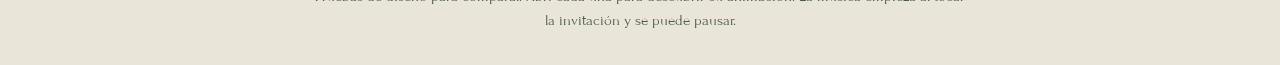
==== commit 31508484: "Agregar Lino y Limón y ampliar la galería a ocho opciones" ====
--- a/index.html
+++ b/index.html
@@ -1 +1 @@
-<!doctype html><html lang="es"><head><meta charset="utf-8"><meta name="viewport" content="width=device-width,initial-scale=1"><title>Tati &amp; Mau · Seis opciones para comparar</title><link rel="icon" href="data:,"><link rel="stylesheet" href="shared.css?v=11"><link rel="stylesheet" href="invitation.css?v=11"><link rel="stylesheet" href="gallery.css?v=11"><link rel="canonical" href="https://dakuka.github.io/tati-y-mau/"><meta property="og:url" content="https://dakuka.github.io/tati-y-mau/"><meta property="og:type" content="website"><meta property="og:title" content="Tati y Mau · Nuestra boda"><meta property="og:description" content="7 de noviembre de 2026, 17:00. Abrí la invitación."><meta property="og:image" content="https://dakuka.github.io/tati-y-mau/assets/og.jpg"><meta property="og:image:width" content="1200"><meta property="og:image:height" content="630"><meta name="twitter:card" content="summary_large_image"></head><body class="gallery"><main class="chooser"><header class="gallery-heading"><h1>Tati &amp; Mau</h1><p>Cuatro propuestas y las dos versiones anteriores.</p><span>7 de noviembre de 2026 · 17:00 h</span><nav class="version-links" aria-label="Versiones anteriores"><a href="anteriores/botanica/">Ver la carta anterior</a><a href="anteriores/nocturna/">Ver el díptico anterior</a></nav></header><div class="choices"><article class="choice theme-garden"><a class="preview" href="botanica/?v=11" aria-label="Abrir Jardín de olivos"><header class="hero"><div class="hero-copy"><h2 class="couple"><span>Tatiana</span><i>&amp;</i><span>Mauricio</span></h2><p class="hero-date">07 <span>/</span> 11 <span>/</span> 2026</p><p class="hero-whisper">El comienzo de nuestro<br>para siempre</p></div><span class="hero-bottom" aria-hidden="true">T &amp; M</span></header></a><div class="choice-info"><h2>Jardín de olivos</h2><p>Sobre verde, flores blancas y una carta que sale a tu encuentro.</p><a class="choice-link" href="botanica/?v=11">Abrir invitación <svg viewBox="0 0 24 24" aria-hidden="true"><path d="M4 12h15m-6-6 6 6-6 6"/></svg></a></div></article><article class="choice theme-night"><a class="preview" href="nocturna/?v=11" aria-label="Abrir Noche azul y oro"><header class="hero"><div class="hero-copy"><h2 class="couple"><span>Tatiana</span><i>&amp;</i><span>Mauricio</span></h2><p class="hero-date">07 <span>/</span> 11 <span>/</span> 2026</p><p class="hero-whisper">El comienzo de nuestro<br>para siempre</p></div><span class="hero-bottom" aria-hidden="true">T &amp; M</span></header></a><div class="choice-info"><h2>Noche azul y oro</h2><p>Dos tapas doradas se abren sobre un jardín azul profundo.</p><a class="choice-link" href="nocturna/?v=11">Abrir invitación <svg viewBox="0 0 24 24" aria-hidden="true"><path d="M4 12h15m-6-6 6 6-6 6"/></svg></a></div></article><article class="choice theme-blue"><a class="preview" href="azulejo/?v=11" aria-label="Abrir Azul cerámica"><header class="hero"><div class="hero-copy"><h2 class="couple"><span>Tatiana</span><i>&amp;</i><span>Mauricio</span></h2><p class="hero-date">07 <span>/</span> 11 <span>/</span> 2026</p><p class="hero-whisper">El comienzo de nuestro<br>para siempre</p></div><span class="hero-bottom" aria-hidden="true">T &amp; M</span></header></a><div class="choice-info"><h2>Azul cerámica</h2><p>Un mosaico que se despliega entre flores azules y limones.</p><a class="choice-link" href="azulejo/?v=11">Abrir invitación <svg viewBox="0 0 24 24" aria-hidden="true"><path d="M4 12h15m-6-6 6 6-6 6"/></svg></a></div></article><article class="choice theme-rose"><a class="preview" href="rosas/?v=11" aria-label="Abrir Vino y rosas"><header class="hero"><div class="hero-copy"><h2 class="couple"><span>Tatiana</span><i>&amp;</i><span>Mauricio</span></h2><p class="hero-date">07 <span>/</span> 11 <span>/</span> 2026</p><p class="hero-whisper">El comienzo de nuestro<br>para siempre</p></div><span class="hero-bottom" aria-hidden="true">T &amp; M</span></header></a><div class="choice-info"><h2>Vino y rosas</h2><p>Una cinta rosa guarda una invitación de flores y color borgoña.</p><a class="choice-link" href="rosas/?v=11">Abrir invitación <svg viewBox="0 0 24 24" aria-hidden="true"><path d="M4 12h15m-6-6 6 6-6 6"/></svg></a></div></article><article class="choice previous" id="anterior-botanica"><a class="preview old-preview" href="anteriores/botanica/" aria-label="Abrir La carta original"><iframe src="anteriores/botanica/?silencio=1" title="Vista de La carta original" loading="lazy" tabindex="-1" aria-hidden="true"></iframe></a><div class="choice-info"><h2>La carta original</h2><p>La versión anterior, con el arte del PDF y su sobre verde.</p><a class="choice-link" href="anteriores/botanica/">Abrir versión anterior</a></div></article><article class="choice previous" id="anterior-nocturna"><a class="preview old-preview" href="anteriores/nocturna/" aria-label="Abrir El díptico original"><iframe src="anteriores/nocturna/?silencio=1" title="Vista de El díptico original" loading="lazy" tabindex="-1" aria-hidden="true"></iframe></a><div class="choice-info"><h2>El díptico original</h2><p>La versión anterior de papel claro, con sus dos tapas.</p><a class="choice-link" href="anteriores/nocturna/">Abrir versión anterior</a></div></article></div><p class="gallery-note">Pruebas de diseño para comparar. Abrí cada una para descubrir su animación. La música empieza al tocar la invitación y se puede pausar.</p></main></body></html>+<!doctype html><html lang="es"><head><meta charset="utf-8"><meta name="viewport" content="width=device-width,initial-scale=1"><title>Tati &amp; Mau · Ocho opciones para comparar</title><link rel="icon" href="data:,"><link rel="stylesheet" href="shared.css?v=11"><link rel="stylesheet" href="invitation.css?v=11"><link rel="stylesheet" href="gallery.css?v=11"><link rel="stylesheet" href="modern.css?v=12"><link rel="canonical" href="https://dakuka.github.io/tati-y-mau/"><meta property="og:url" content="https://dakuka.github.io/tati-y-mau/"><meta property="og:type" content="website"><meta property="og:title" content="Tati y Mau · Nuestra boda"><meta property="og:description" content="7 de noviembre de 2026, 17:00. Abrí la invitación."><meta property="og:image" content="https://dakuka.github.io/tati-y-mau/assets/og.jpg"><meta property="og:image:width" content="1200"><meta property="og:image:height" content="630"><meta name="twitter:card" content="summary_large_image"></head><body class="gallery"><main class="chooser"><header class="gallery-heading"><h1>Tati &amp; Mau</h1><p>Dos nuevas propuestas: Lino y Limón. Las seis anteriores siguen acá.</p><span>7 de noviembre de 2026 · 17:00 h</span><nav class="version-links" aria-label="Elegí una invitación"><a href="lino/?v=12">Ver Lino</a><a href="limon/?v=12">Ver Limón</a><a href="anteriores/botanica/">Ver la carta anterior</a><a href="anteriores/nocturna/">Ver el díptico anterior</a></nav></header><div class="choices"><article class="choice"><a class="preview" href="lino/?v=12" aria-label="Abrir Lino"><div class="modern-preview mini-lino"><span class="mini-date">07.11.2026</span><div class="modern-names"><span>Tatiana</span><i>&amp;</i><span>Mauricio</span></div><span class="mini-footer"><span>Nos casamos.</span><span>17:00 h</span></span></div></a><div class="choice-info"><h2>Lino</h2><p>Blanco, tinta negra y tipografía editorial. Una invitación que respira.</p><a class="choice-link" href="lino/?v=12">Abrir invitación</a></div></article><article class="choice"><a class="preview" href="limon/?v=12" aria-label="Abrir Limón"><div class="modern-preview mini-limon"><span class="mini-date">07.11.2026</span><div class="modern-names"><span>Tati</span><i>&amp;</i><span>Mau</span></div><span class="mini-footer"><span>Nos casamos.</span><span>17:00 h</span></span></div></a><div class="choice-info"><h2>Limón</h2><p>Amarillo suave, tinta cereza y una composición gráfica para celebrar.</p><a class="choice-link" href="limon/?v=12">Abrir invitación</a></div></article><article class="choice theme-garden"><a class="preview" href="botanica/?v=11" aria-label="Abrir Jardín de olivos"><header class="hero"><div class="hero-copy"><h2 class="couple"><span>Tatiana</span><i>&amp;</i><span>Mauricio</span></h2><p class="hero-date">07 <span>/</span> 11 <span>/</span> 2026</p><p class="hero-whisper">El comienzo de nuestro<br>para siempre</p></div><span class="hero-bottom" aria-hidden="true">T &amp; M</span></header></a><div class="choice-info"><h2>Jardín de olivos</h2><p>Sobre verde, flores blancas y una carta que sale a tu encuentro.</p><a class="choice-link" href="botanica/?v=11">Abrir invitación <svg viewBox="0 0 24 24" aria-hidden="true"><path d="M4 12h15m-6-6 6 6-6 6"/></svg></a></div></article><article class="choice theme-night"><a class="preview" href="nocturna/?v=11" aria-label="Abrir Noche azul y oro"><header class="hero"><div class="hero-copy"><h2 class="couple"><span>Tatiana</span><i>&amp;</i><span>Mauricio</span></h2><p class="hero-date">07 <span>/</span> 11 <span>/</span> 2026</p><p class="hero-whisper">El comienzo de nuestro<br>para siempre</p></div><span class="hero-bottom" aria-hidden="true">T &amp; M</span></header></a><div class="choice-info"><h2>Noche azul y oro</h2><p>Dos tapas doradas se abren sobre un jardín azul profundo.</p><a class="choice-link" href="nocturna/?v=11">Abrir invitación <svg viewBox="0 0 24 24" aria-hidden="true"><path d="M4 12h15m-6-6 6 6-6 6"/></svg></a></div></article><article class="choice theme-blue"><a class="preview" href="azulejo/?v=11" aria-label="Abrir Azul cerámica"><header class="hero"><div class="hero-copy"><h2 class="couple"><span>Tatiana</span><i>&amp;</i><span>Mauricio</span></h2><p class="hero-date">07 <span>/</span> 11 <span>/</span> 2026</p><p class="hero-whisper">El comienzo de nuestro<br>para siempre</p></div><span class="hero-bottom" aria-hidden="true">T &amp; M</span></header></a><div class="choice-info"><h2>Azul cerámica</h2><p>Un mosaico que se despliega entre flores azules y limones.</p><a class="choice-link" href="azulejo/?v=11">Abrir invitación <svg viewBox="0 0 24 24" aria-hidden="true"><path d="M4 12h15m-6-6 6 6-6 6"/></svg></a></div></article><article class="choice theme-rose"><a class="preview" href="rosas/?v=11" aria-label="Abrir Vino y rosas"><header class="hero"><div class="hero-copy"><h2 class="couple"><span>Tatiana</span><i>&amp;</i><span>Mauricio</span></h2><p class="hero-date">07 <span>/</span> 11 <span>/</span> 2026</p><p class="hero-whisper">El comienzo de nuestro<br>para siempre</p></div><span class="hero-bottom" aria-hidden="true">T &amp; M</span></header></a><div class="choice-info"><h2>Vino y rosas</h2><p>Una cinta rosa guarda una invitación de flores y color borgoña.</p><a class="choice-link" href="rosas/?v=11">Abrir invitación <svg viewBox="0 0 24 24" aria-hidden="true"><path d="M4 12h15m-6-6 6 6-6 6"/></svg></a></div></article><article class="choice previous" id="anterior-botanica"><a class="preview old-preview" href="anteriores/botanica/" aria-label="Abrir La carta original"><iframe src="anteriores/botanica/?silencio=1" title="Vista de La carta original" loading="lazy" tabindex="-1" aria-hidden="true"></iframe></a><div class="choice-info"><h2>La carta original</h2><p>La versión anterior, con el arte del PDF y su sobre verde.</p><a class="choice-link" href="anteriores/botanica/">Abrir versión anterior</a></div></article><article class="choice previous" id="anterior-nocturna"><a class="preview old-preview" href="anteriores/nocturna/" aria-label="Abrir El díptico original"><iframe src="anteriores/nocturna/?silencio=1" title="Vista de El díptico original" loading="lazy" tabindex="-1" aria-hidden="true"></iframe></a><div class="choice-info"><h2>El díptico original</h2><p>La versión anterior de papel claro, con sus dos tapas.</p><a class="choice-link" href="anteriores/nocturna/">Abrir versión anterior</a></div></article></div><p class="gallery-note">Pruebas de diseño para comparar. Abrí cada una para descubrir su animación. La música empieza al tocar la invitación y se puede pausar.</p></main></body></html>
--- a/modern.css
+++ b/modern.css
@@ -0,0 +1,172 @@
+@font-face{font-family:Bodoni;src:url(fonts/bodoni-moda.woff2) format('woff2');font-weight:400 700;font-display:swap}
+@font-face{font-family:CaslonItalic;src:url(fonts/libre-caslon-text-italic.woff2) format('woff2');font-display:swap}
+
+.modern{--paper:#fafaf7;--ink:#292b29;--muted:#646660;--gold:#292b29;--soft:#eeefe9;--line:#d6d7cf;background:var(--paper);color:var(--ink);font:400 16px/1.6 Jost,sans-serif;scrollbar-color:var(--ink) var(--paper)}
+.modern-limon{--paper:#f8edb1;--ink:#842f36;--muted:#854e48;--gold:#842f36;--soft:#fff9e5;--line:#842f3640}
+.modern ::selection{background:var(--ink);color:var(--paper)}
+.modern :is(input,textarea){caret-color:var(--ink)}
+.modern :focus-visible{outline:2px solid var(--ink);outline-offset:5px}
+.modern main:focus{outline:0}
+.modern h1,.modern h2,.modern h3{font-family:Bodoni,Georgia,serif;font-weight:400;letter-spacing:-.025em;line-height:1.1;text-wrap:balance}
+.modern h2{font-size:clamp(34px,4.2vw,56px);margin:0 0 24px}
+.modern p{line-height:1.65}
+.modern-nav{display:flex;align-items:center;justify-content:space-between;max-width:1120px;padding:30px 48px;margin:auto;font-size:14px}
+.modern-nav>span{font:24px Bodoni,serif;letter-spacing:-.04em}
+.modern-nav>div{display:flex;gap:26px}
+.modern-nav a{display:inline-flex;align-items:center;min-height:44px;text-decoration:none}
+.modern-nav a:hover{text-decoration:underline;text-underline-offset:5px}
+.modern-hero{max-width:1120px;min-height:min(780px,calc(100svh - 110px));padding:65px 48px 35px;margin:auto;display:flex;flex-direction:column;justify-content:center}
+.modern-names{font:400 clamp(62px,8.4vw,96px)/1.06 Bodoni,Georgia,serif;letter-spacing:-.04em;display:grid;grid-template-columns:1fr auto 1fr;align-items:center;margin:0;width:100%;text-wrap:nowrap}
+.modern-names>span:first-child{grid-column:1/3;justify-self:start}
+.modern-names>span:last-child{grid-column:2/4;justify-self:end}
+.modern-names>i{grid-column:2;grid-row:2;font:400 .6em/1.1 CaslonItalic,Georgia,serif;letter-spacing:0;margin:3px 0}
+.modern-hero .hero-bottom{display:flex;justify-content:space-between;align-items:end;gap:35px;margin-top:65px;font-size:16px}
+.modern-hero .hero-bottom p{margin:0}
+.modern-hero .hero-bottom p:first-child{font:22px/1.55 CaslonItalic,Georgia,serif}
+.modern-hero .hero-bottom p:last-child{text-align:right}
+.read-on{display:flex;align-items:center;gap:12px;align-self:flex-start;margin-top:35px;min-height:44px;font-size:13px;text-underline-offset:5px}
+.read-on svg{width:18px;height:18px;fill:none;stroke:currentColor;stroke-width:1.2}
+.modern-content{max-width:1120px;margin:auto}
+.modern-content>.personalized{margin:0;padding:20px 48px}
+.content-section{display:grid;grid-template-columns:1fr 1fr;gap:48px;align-items:center;padding:90px 48px}
+.content-section p{max-width:34ch;margin:0 0 20px}
+.date-section{border-top:1px solid var(--line)}
+.date-block{justify-self:end;min-width:275px}
+.date-block .date-display{font:400 clamp(42px,5vw,66px)/1.2 Bodoni,serif;letter-spacing:-.035em;white-space:nowrap}
+.place-section{background:var(--soft)}
+.modern-address{font:30px/1.4 Jost,sans-serif!important}
+.modern .map-reference{font-size:13px;color:var(--muted);margin:18px 0 0;max-width:none}
+.modern .btn{min-height:50px;border-radius:0;padding:13px 24px;font:400 14px Jost,sans-serif;letter-spacing:0;background:var(--ink);color:var(--paper);border-color:var(--ink);transition:background .2s,color .2s}
+.modern .btn:hover{background:var(--paper);color:var(--ink)}
+.modern .text-btn{font-size:15px;letter-spacing:0;padding:12px 0;text-decoration-thickness:1px;text-underline-offset:6px}
+.dress-section{padding-bottom:65px}
+.dress-section>.text-btn{justify-self:end}
+.modern .gifts{padding:30px 48px 90px}
+.modern .gifts h2{font-size:34px}
+.modern .gifts>p{max-width:50ch}
+.gift-fold{max-width:560px;margin-top:30px}
+.gift-fold summary{min-height:56px;border-top:1px solid var(--line);border-bottom:1px solid var(--line);display:flex;align-items:center;justify-content:space-between;gap:18px;list-style:none;cursor:pointer;font-size:15px}
+.gift-fold summary::-webkit-details-marker{display:none}
+.gift-fold summary svg{width:18px;height:18px;fill:none;stroke:currentColor;stroke-width:1.4;flex-shrink:0;transition:transform .2s}
+.gift-fold[open] summary svg{transform:rotate(180deg)}
+.gift-inside{padding:22px 0 0}
+.gift-inside>p{font-size:15px}
+.modern .bank-data{max-width:none;margin:25px 0;font-size:15px}
+.modern .bank-buttons{justify-content:start}
+.modern .bank-buttons button{border-color:var(--ink);font-size:14px}
+.modern-count{text-align:center;padding:65px 48px;background:var(--soft)}
+.modern-count h2{font-size:30px;margin-bottom:30px}
+.modern .countdown{gap:35px}
+.modern .countdown strong{font:400 44px/1.2 Jost,sans-serif;letter-spacing:-.03em}
+.modern .countdown span{font-size:12px;letter-spacing:0}
+.modern-response{text-align:center;padding:110px 48px}
+.modern-response h2{font-size:clamp(48px,6vw,72px)}
+.modern-response>p{max-width:37ch;margin:0 auto 28px}
+.modern-response .response-note{font-size:13px;color:var(--muted);margin:20px auto 0}
+.modern-footer{padding:40px 48px 85px;max-width:1120px;margin:auto;text-align:left;border-top:1px solid var(--line)}
+.modern-footer>p{font:26px CaslonItalic,serif;margin:0 0 25px}
+.modern-footer>div{display:flex;flex-wrap:wrap;align-items:center;gap:10px 24px}
+.modern-footer :is(a,button){display:inline-flex;align-items:center;min-height:44px;font:13px Jost,sans-serif;text-underline-offset:5px}
+.modern-footer a{margin-left:auto}
+.modern .audio-toggle{width:46px;height:46px;right:18px;bottom:18px;background:var(--ink);color:var(--paper);border:1px solid var(--paper);box-shadow:none}
+.modern .toast{border:0;max-width:min(90vw,500px)}
+.modern dialog{border:1px solid var(--line);box-shadow:0 18px 60px #0002;padding:45px 30px 30px}
+.modern dialog::backdrop{background:#16161666;backdrop-filter:none}
+.modern dialog h2{font-size:36px;margin-bottom:20px}
+.modern dialog .close{display:grid;place-items:center;width:44px;height:44px;right:8px;top:5px}
+.modern dialog .close svg{width:20px;height:20px;fill:none;stroke:currentColor;stroke-width:1.5}
+.modern dialog :is(input,select,textarea){font:16px/1.5 Jost,sans-serif!important;border:1px solid var(--muted)!important;color:var(--ink);background:var(--paper);min-height:48px}
+.modern dialog label{font-size:14px}
+.modern dialog .field-note{font-size:13px}
+.modern .wardrobe{margin:25px 0 18px}
+.modern .wardrobe img{width:100%;height:auto}
+.modern .wardrobe-opening{display:none}
+.modern .look-picker{display:grid;grid-template-columns:1fr 1fr;gap:8px;margin-bottom:22px}
+.modern .look-picker button{min-height:44px;border:1px solid var(--line);background:transparent;color:var(--ink);padding:8px;font-size:14px}
+.modern .look-picker button[aria-pressed=true]{background:var(--ink);color:var(--paper)}
+.modern .dress-note{font-size:13px;color:var(--muted)}
+.modern .original-dialog{padding:48px 12px 12px}
+
+/* One user-triggered opening. Reading content is visible before JS initializes. */
+.modern .intro{display:none;position:fixed;inset:0;z-index:60;background:var(--paper);overflow:hidden}
+.modern.js-ready .intro{display:block}
+.modern.js-ready:not(.is-open){overflow:hidden}
+.modern.js-ready:not(.is-open):not(.is-opening) main{visibility:hidden;opacity:0}
+.intro-paper{position:absolute;inset:0;background:var(--paper);display:flex;flex-direction:column;justify-content:center;padding:50px max(48px,calc((100vw - 1024px)/2));transform-origin:50% 0}
+.intro-top,.intro-bottom{display:flex;justify-content:space-between;align-items:center;gap:25px;font-size:14px}
+.intro-top{margin-bottom:55px}
+.intro-bottom{margin-top:55px}
+.intro-bottom p{margin:0;font:20px/1.5 CaslonItalic,serif}
+.modern .skip-opening{position:fixed;right:20px;bottom:20px;padding:10px 15px;min-height:44px;border:0;background:var(--ink);color:var(--paper);font-size:13px;z-index:70}
+.modern.is-opening .intro{background:transparent;pointer-events:none}
+.modern.is-opening .intro-paper{animation:paper-lift 1.8s cubic-bezier(.65,0,.2,1) both}
+.modern.is-opening main{animation:reading-arrives .7s .6s both}
+.modern.is-opening .audio-toggle{visibility:hidden}
+@keyframes paper-lift{0%,12%{transform:translateY(0);opacity:1}85%{opacity:1}100%{transform:translateY(-110%);opacity:0}}
+@keyframes reading-arrives{from{opacity:0}to{opacity:1}}
+
+/* Limón is a flat printed poster with a different rhythm and type voice. */
+.modern-limon .modern-names{font:600 clamp(68px,10vw,96px)/.98 Jost,sans-serif;letter-spacing:-.04em;text-transform:lowercase}
+.modern-limon .modern-names>span:first-child{grid-column:1/3}
+.modern-limon .modern-names>i{font-family:CaslonItalic,serif;font-size:.66em;line-height:1.15}
+.modern-limon h2{font-family:Jost,sans-serif;font-weight:500;letter-spacing:-.035em}
+.modern-limon .modern-nav>span{font-family:Jost,sans-serif;font-weight:500}
+.modern-limon .modern-hero{min-height:min(750px,calc(100svh - 105px));padding-top:30px}
+.modern-limon .modern-count{background:var(--ink);color:var(--paper);padding:45px 48px}
+.modern-limon .modern-count h2{font-size:25px;font-weight:400}
+.modern-limon .date-section{border:0;padding-top:100px}
+.modern-limon .date-display{font:500 clamp(44px,5vw,66px)/1.2 Jost,sans-serif;letter-spacing:-.04em}
+.modern-limon .place-section{background:var(--soft)}
+.modern-limon .modern-response{background:var(--ink);color:var(--paper);--gold:#f8edb1}
+.modern-limon .modern-response .btn{background:var(--paper);color:var(--ink);border-color:var(--paper)}
+.modern-limon .modern-response .btn:hover{background:transparent;color:var(--paper)}
+.modern-limon .modern-response .response-note{color:#f8edb1}
+.modern-limon .modern-response :focus-visible{outline-color:var(--paper)}
+.modern-limon .modern-footer{border-top:0}
+.modern-limon.is-opening .intro-paper{animation-name:poster-lift}
+@keyframes poster-lift{0%,12%{transform:translateY(0) rotate(0);opacity:1}85%{opacity:1}100%{transform:translateY(-120%) rotate(-5deg);opacity:0}}
+
+/* The menu previews use the same type and palette as the real covers. */
+.modern-preview{container-type:inline-size;aspect-ratio:2/3;padding:11% 10%;display:flex;flex-direction:column;justify-content:space-between;background:#fafaf7;color:#292b29}
+.modern-preview .modern-names{font-size:15.8cqw;line-height:1.05}
+.mini-date{font:4.4cqw Jost,sans-serif}
+.mini-footer{display:flex;justify-content:space-between;font:4.3cqw Jost,sans-serif;gap:8px}
+.mini-limon{background:#f8edb1;color:#842f36}
+.mini-limon .modern-names{font:600 26cqw/.98 Jost,sans-serif;letter-spacing:-.04em;text-transform:lowercase}
+.mini-limon .modern-names>i{font:400 .66em/1.15 CaslonItalic,serif}
+
+@media(min-width:1001px){.gallery .choices{grid-template-columns:repeat(4,minmax(0,1fr));gap:40px 24px}}
+@media(max-width:700px){
+ .modern-nav{padding:18px 24px}.modern-nav>div{gap:20px}
+ .modern-hero{padding:35px 24px 30px;min-height:calc(100svh - 80px)}
+ .modern-names{font-size:clamp(52px,15.8vw,76px)}
+ .modern-hero .hero-bottom{margin-top:50px;align-items:start;gap:20px;font-size:14px}
+ .modern-hero .hero-bottom p:first-child{font-size:18px}
+ .modern-hero .hero-bottom p:last-child{max-width:155px}
+ .content-section{grid-template-columns:1fr;gap:35px;padding:65px 24px}
+ .date-block{justify-self:start;min-width:0}.date-block .date-display{font-size:52px}
+ .modern h2{font-size:38px}.modern p{font-size:16px}
+ .modern .map-reference{font-size:13px}
+ .dress-section>.text-btn{justify-self:start}.dress-section{gap:5px;padding-bottom:35px}
+ .modern .gifts{padding:30px 24px 65px}.modern .gifts h2{font-size:32px}
+ .modern-count{padding:45px 24px}.modern-count h2{font-size:27px}
+ .modern .countdown{gap:21px}.modern .countdown>div{min-width:40px}.modern .countdown strong{font-size:32px}
+ .modern-response{padding:75px 24px}.modern-response h2{font-size:50px}.modern-response .response-note{font-size:13px}
+ .modern-footer{padding:35px 24px 90px}.modern-footer>div{gap:7px 22px}.modern-footer a{margin-left:0}.modern-footer>p{font-size:24px}
+ .intro-paper{padding:30px 24px}.intro-top{margin-bottom:50px;font-size:13px}.intro-bottom{margin-top:50px;align-items:start;flex-direction:column;gap:25px}.intro-bottom p{font-size:18px}
+ .modern-limon .modern-names{font-size:clamp(72px,22vw,96px)}
+ .modern-limon .modern-hero{min-height:calc(100svh - 80px)}
+ .modern-limon .modern-count{padding:40px 24px}.modern-limon .date-section{padding-top:65px}
+ .modern dialog{padding:45px 24px 24px}.modern dialog h2{font-size:32px}
+}
+@media(max-height:660px){.intro-paper{padding-top:20px;padding-bottom:20px}.intro-top{margin-bottom:25px}.intro-bottom{margin-top:25px;gap:15px}.intro-paper .modern-names{font-size:clamp(48px,13vw,76px)}.modern-limon .intro-paper .modern-names{font-size:clamp(62px,18vw,84px)}}
+@media(prefers-reduced-motion:reduce){.modern *, .modern *::before,.modern *::after{scroll-behavior:auto!important;transition:none!important}.modern.is-opening .intro-paper{animation:reading-arrives .2s reverse both}.modern.is-opening main{animation:reading-arrives .2s both}.gift-fold[open] summary svg{transform:none}}
+.modern .skip-opening{pointer-events:auto}
+
+.modern.js-ready:not(.is-open) .audio-toggle{visibility:hidden}
+.modern-limon .modern-names{display:flex;justify-content:center;align-items:baseline;gap:28px}
+.modern-limon .modern-names>i{margin:0}
+.modern-limon .modern-hero .hero-bottom{margin-top:75px}
+.mini-limon .modern-names{display:flex;flex-direction:column;align-items:center;gap:0}
+@media(max-width:700px){.modern-limon .modern-names{flex-direction:column;align-items:center;gap:0}.modern-limon .modern-hero .hero-bottom{margin-top:45px}}
+.modern .personalized{overflow-wrap:anywhere}.intro-top [data-guest]{max-width:calc(100% - 105px);overflow-wrap:anywhere}.intro-top>span:last-child{flex-shrink:0}
